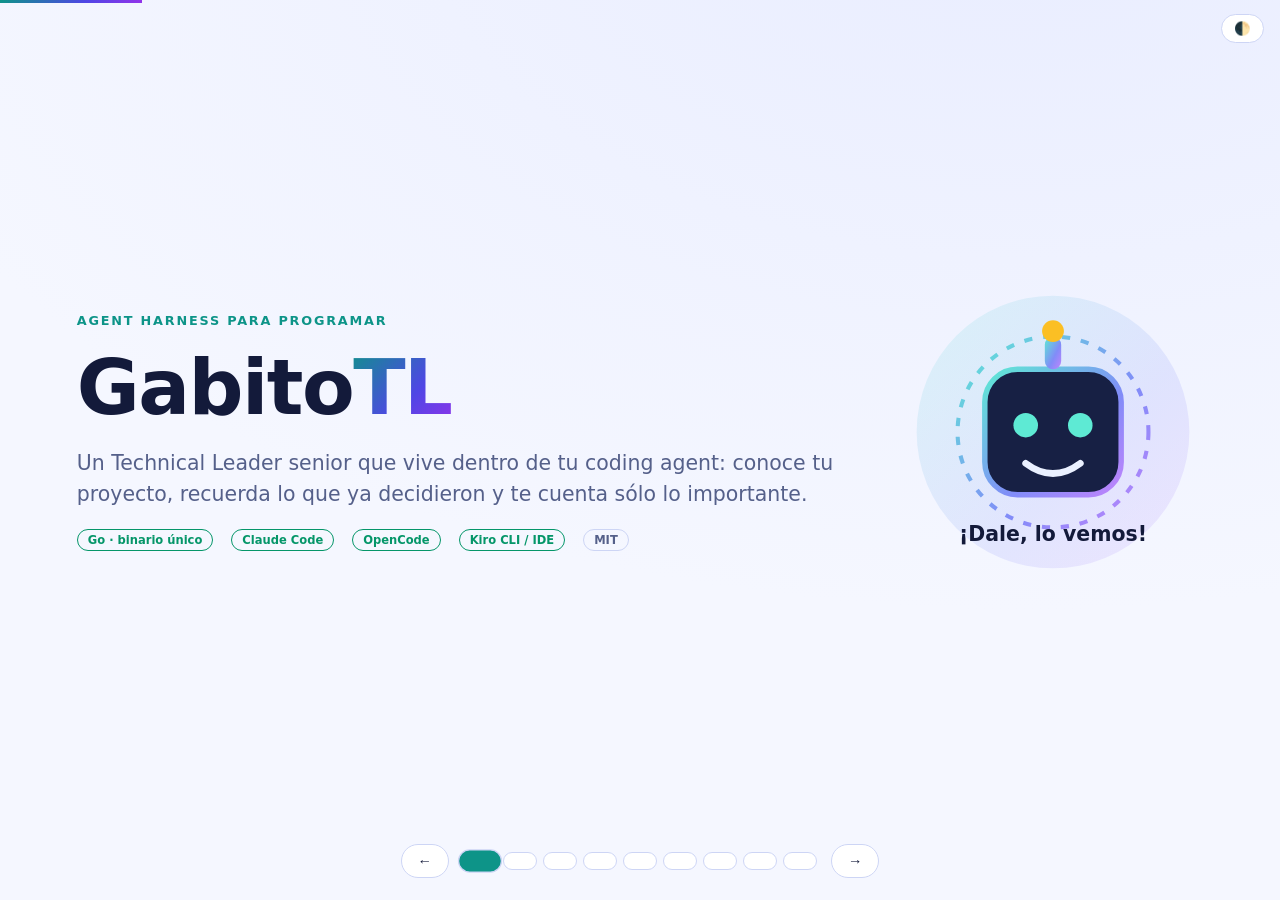
==== docs/presentation.html @ ae58fa24 "docs: add HTML presentation of features and Gentle-AI differences" ====
<!doctype html>
<html lang="es">
<head>
<meta charset="utf-8">
<meta name="viewport" content="width=device-width, initial-scale=1">
<title>GabitoTL — Presentación</title>
<style>
  :root {
    --bg: #0b1020; --bg2: #121a33; --card: #172044; --card2: #1d2756;
    --text: #eaf0ff; --muted: #9fb0d9; --line: #2b3a74;
    --accent: #5eead4; --accent2: #818cf8; --warn: #fbbf24; --ok: #34d399; --bad: #fb7185;
    --grad: linear-gradient(135deg, #5eead4 0%, #818cf8 55%, #c084fc 100%);
  }
  :root[data-theme="light"] {
    --bg: #f5f7ff; --bg2: #e9edff; --card: #ffffff; --card2: #f0f3ff;
    --text: #131a3a; --muted: #55608a; --line: #cdd5f5;
    --accent: #0d9488; --accent2: #4f46e5; --warn: #b45309; --ok: #059669; --bad: #be123c;
    --grad: linear-gradient(135deg, #0d9488 0%, #4f46e5 60%, #9333ea 100%);
  }
  @media (prefers-color-scheme: light) {
    :root:not([data-theme="dark"]) {
      --bg: #f5f7ff; --bg2: #e9edff; --card: #ffffff; --card2: #f0f3ff;
      --text: #131a3a; --muted: #55608a; --line: #cdd5f5;
      --accent: #0d9488; --accent2: #4f46e5; --warn: #b45309; --ok: #059669; --bad: #be123c;
      --grad: linear-gradient(135deg, #0d9488 0%, #4f46e5 60%, #9333ea 100%);
    }
  }
  * { box-sizing: border-box; margin: 0; padding: 0; }
  html, body { height: 100%; }
  body {
    background: radial-gradient(1200px 700px at 80% -10%, var(--bg2), var(--bg));
    color: var(--text);
    font-family: system-ui, -apple-system, "Segoe UI", Roboto, sans-serif;
    overflow: hidden;
  }
  .deck { position: relative; height: 100vh; width: 100vw; }
  .slide {
    position: absolute; inset: 0; padding: 5vh 6vw 9vh;
    display: flex; flex-direction: column; justify-content: center; gap: 2.2vh;
    opacity: 0; transform: translateX(40px); pointer-events: none;
    transition: opacity .45s ease, transform .45s ease; overflow-y: auto;
  }
  .slide.active { opacity: 1; transform: none; pointer-events: auto; }
  .slide.past { transform: translateX(-40px); }
  h1 { font-size: clamp(2.4rem, 6vw, 5rem); line-height: 1.05; letter-spacing: -.02em; }
  h2 { font-size: clamp(1.7rem, 3.4vw, 2.8rem); letter-spacing: -.01em; }
  h3 { font-size: 1.1rem; }
  .grad { background: var(--grad); -webkit-background-clip: text; background-clip: text; color: transparent; }
  .kicker { color: var(--accent); font-weight: 700; letter-spacing: .14em; text-transform: uppercase; font-size: .8rem; }
  .lead { color: var(--muted); font-size: clamp(1rem, 1.6vw, 1.35rem); max-width: 60ch; line-height: 1.5; }
  .grid { display: grid; gap: 14px; }
  .g2 { grid-template-columns: repeat(2, 1fr); }
  .g3 { grid-template-columns: repeat(3, 1fr); }
  .g4 { grid-template-columns: repeat(4, 1fr); }
  .card {
    background: linear-gradient(180deg, var(--card), var(--card2));
    border: 1px solid var(--line); border-radius: 16px; padding: 16px 18px;
    transition: transform .2s ease, border-color .2s ease;
  }
  .card:hover { transform: translateY(-3px); border-color: var(--accent); }
  .card .ico { font-size: 1.8rem; margin-bottom: 6px; }
  .card p { color: var(--muted); font-size: .92rem; line-height: 1.45; margin-top: 4px; }
  .pill { display: inline-block; padding: 3px 10px; border-radius: 999px; font-size: .72rem; font-weight: 700;
          border: 1px solid var(--line); color: var(--muted); }
  .pill.ok { color: var(--ok); border-color: var(--ok); }
  .pill.wip { color: var(--warn); border-color: var(--warn); }
  .ojo, .tip { border-radius: 12px; padding: 10px 14px; font-size: .92rem; line-height: 1.45; }
  .ojo { border: 1px solid var(--warn); background: color-mix(in srgb, var(--warn) 12%, transparent); }
  .tip { border: 1px solid var(--accent); background: color-mix(in srgb, var(--accent) 10%, transparent); }
  .ojo b { color: var(--warn); } .tip b { color: var(--accent); }
  .chat { background: #0a0f1f; color: #e6edff; border: 1px solid var(--line); border-radius: 14px; padding: 14px 16px;
          font-family: ui-monospace, SFMono-Regular, Menlo, monospace; font-size: .85rem; line-height: 1.55; }
  .chat .u { color: #9fb0d9; } .chat .g { color: #5eead4; } .chat .o { color: #fbbf24; } .chat .t { color: #86efac; }
  svg { width: 100%; height: auto; max-height: 52vh; }
  svg text { fill: var(--text); font-family: system-ui, sans-serif; }
  svg .box { fill: var(--card); stroke: var(--line); stroke-width: 1.5; }
  svg .hl { fill: var(--card2); stroke: var(--accent); stroke-width: 2; }
  svg .arrow { stroke: var(--accent2); stroke-width: 2; fill: none; marker-end: url(#ah); }
  svg .dash { stroke-dasharray: 5 5; }
  svg .sub { fill: var(--muted); font-size: 12px; }
  table { width: 100%; border-collapse: separate; border-spacing: 0; font-size: .92rem; border: 1px solid var(--line); border-radius: 14px; overflow: hidden; }
  th, td { padding: 10px 14px; text-align: left; vertical-align: top; border-bottom: 1px solid var(--line); }
  th { background: var(--card2); font-size: .8rem; letter-spacing: .08em; text-transform: uppercase; color: var(--muted); }
  td:first-child { color: var(--muted); font-weight: 600; width: 22%; }
  tr:last-child td { border-bottom: 0; }
  td.g { color: var(--accent); }
  .nav { position: fixed; bottom: 2.4vh; left: 0; right: 0; display: flex; align-items: center; justify-content: center; gap: 14px; z-index: 5; }
  .nav button { background: var(--card); color: var(--text); border: 1px solid var(--line); border-radius: 999px; padding: 8px 16px; cursor: pointer; font-size: .9rem; }
  .nav button:hover { border-color: var(--accent); }
  .dots { display: flex; gap: 6px; }
  .dot { width: 9px; height: 9px; border-radius: 50%; background: var(--line); cursor: pointer; border: 0; padding: 0; }
  .dot.on { background: var(--accent); transform: scale(1.3); }
  .bar { position: fixed; top: 0; left: 0; height: 3px; background: var(--grad); width: 0; transition: width .4s ease; z-index: 6; }
  .theme { position: fixed; top: 14px; right: 16px; z-index: 6; background: var(--card); border: 1px solid var(--line); color: var(--text); border-radius: 999px; padding: 6px 12px; cursor: pointer; }
  .row { display: flex; gap: 18px; align-items: center; flex-wrap: wrap; }
  .flow { display: flex; align-items: stretch; gap: 8px; flex-wrap: wrap; }
  .step { flex: 1 1 130px; background: var(--card); border: 1px solid var(--line); border-radius: 14px; padding: 12px; text-align: center; font-size: .88rem; position: relative; }
  .step .n { display: inline-flex; width: 26px; height: 26px; border-radius: 50%; background: var(--grad); color: #07101f; font-weight: 800; align-items: center; justify-content: center; margin-bottom: 6px; }
  .step small { display: block; color: var(--muted); margin-top: 3px; font-size: .78rem; }
  .arr { align-self: center; color: var(--accent2); font-weight: 800; }
  .hero-mascot { width: min(300px, 38vw); }
  @media (max-width: 860px) {
    .g2, .g3, .g4 { grid-template-columns: 1fr; }
    .slide { padding: 4vh 5vw 11vh; justify-content: flex-start; }
    .arr { display: none; }
  }
  @media (prefers-reduced-motion: reduce) { .slide, .card { transition: none; } }
</style>
</head>
<body>
<div class="bar" id="bar"></div>
<button class="theme" id="theme" aria-label="Cambiar tema">🌓</button>

<main class="deck" id="deck">

<!-- 1. PORTADA -->
<section class="slide">
  <div class="row" style="justify-content:space-between;flex-wrap:nowrap">
    <div style="display:flex;flex-direction:column;gap:2.2vh">
      <span class="kicker">Agent harness para programar</span>
      <h1>Gabito<span class="grad">TL</span></h1>
      <p class="lead">Un Technical Leader senior que vive dentro de tu coding agent: conoce tu proyecto, recuerda lo que ya decidieron y te cuenta sólo lo importante.</p>
      <div class="row">
        <span class="pill ok">Go · binario único</span>
        <span class="pill ok">Claude Code</span>
        <span class="pill ok">OpenCode</span>
        <span class="pill ok">Kiro CLI / IDE</span>
        <span class="pill">MIT</span>
      </div>
    </div>
    <svg class="hero-mascot" viewBox="0 0 220 220" role="img" aria-label="Ilustración de Gabito, un asistente TL">
      <defs><linearGradient id="g1" x1="0" y1="0" x2="1" y2="1"><stop offset="0" stop-color="#5eead4"/><stop offset=".6" stop-color="#818cf8"/><stop offset="1" stop-color="#c084fc"/></linearGradient></defs>
      <circle cx="110" cy="110" r="100" fill="url(#g1)" opacity=".16"/>
      <circle cx="110" cy="110" r="70" fill="none" stroke="url(#g1)" stroke-width="3" stroke-dasharray="6 8"/>
      <rect x="60" y="64" width="100" height="92" rx="24" fill="#172044" stroke="url(#g1)" stroke-width="4"/>
      <circle cx="90" cy="105" r="9" fill="#5eead4"/><circle cx="130" cy="105" r="9" fill="#5eead4"/>
      <path d="M90 133 Q110 148 130 133" stroke="#eaf0ff" stroke-width="5" fill="none" stroke-linecap="round"/>
      <rect x="104" y="40" width="12" height="24" rx="6" fill="url(#g1)"/><circle cx="110" cy="36" r="8" fill="#fbbf24"/>
      <text x="110" y="190" text-anchor="middle" font-size="15" font-weight="700" fill="#eaf0ff">¡Dale, lo vemos!</text>
    </svg>
  </div>
</section>

<!-- 2. QUÉ ES / PARA QUÉ SIRVE -->
<section class="slide">
  <span class="kicker">01 · Qué es y para qué sirve</span>
  <h2>No es otro LLM. Es la <span class="grad">capa que ordena el trabajo</span>.</h2>
  <p class="lead">Configura y acompaña a los coding agents que ya usás, mantiene memoria del proyecto y le da continuidad entre sesiones.</p>
  <div class="grid g4">
    <div class="card"><div class="ico">🧠</div><h3>Memoria siempre presente</h3><p>Consulta lo relevante antes de trabajar y guarda solo lo que importa después. Nunca tenés que decir “guardá esto”.</p></div>
    <div class="card"><div class="ico">🧭</div><h3>Criterio de TL senior</h3><p>Investiga antes de opinar, cuestiona decisiones riesgosas y no complica lo simple.</p></div>
    <div class="card"><div class="ico">🔌</div><h3>Runtime y modelo separados</h3><p>Cambiás de Claude a OpenCode o de modelo sin perder persona, memoria ni estado.</p></div>
    <div class="card"><div class="ico">🧾</div><h3>Todo trazable</h3><p>Usuario → tarea → branch → cambio → verificación → commit → PR.</p></div>
  </div>
  <div class="grid g3">
    <div class="card"><div class="ico">1️⃣</div><h3>Un solo orquestador</h3><p>Sin enjambres de agentes. Como máximo un auxiliar, nunca en paralelo.</p></div>
    <div class="card"><div class="ico">📁</div><h3>El proyecto recuerda cómo trabajar</h3><p>La carpeta <code>.gabitotl/</code> guarda la configuración estable; la memoria guarda la historia.</p></div>
    <div class="card"><div class="ico">🗣️</div><h3>Habla simple y corto</h3><p>Español argentino, ejemplos cotidianos y respuestas breves.</p></div>
  </div>
</section>

<!-- 3. CÓMO FUNCIONA (flujo) -->
<section class="slide">
  <span class="kicker">02 · Cómo funciona</span>
  <h2>El ciclo de cada pedido</h2>
  <div class="flow">
    <div class="step"><span class="n">1</span>Leer <code>.gabitotl</code><small>config y usuario</small></div><span class="arr">→</span>
    <div class="step"><span class="n">2</span>Consultar memoria<small>sólo lo relevante</small></div><span class="arr">→</span>
    <div class="step"><span class="n">3</span>Investigar código<small>el código manda</small></div><span class="arr">→</span>
    <div class="step"><span class="n">4</span>¿Riesgo?<small>pregunta u <b>Ojo</b></small></div>
  </div>
  <div class="flow">
    <div class="step"><span class="n">5</span>Backup <code>.bak</code><small>sólo archivos a tocar</small></div><span class="arr">→</span>
    <div class="step"><span class="n">6</span>Modificar y verificar<small>nunca “listo” sin probar</small></div><span class="arr">→</span>
    <div class="step"><span class="n">7</span>Guardar memoria<small>y estado de la tarea</small></div><span class="arr">→</span>
    <div class="step"><span class="n">8</span>Commit / PR<small>según lo autorizado</small></div>
  </div>
  <svg viewBox="0 0 900 190" role="img" aria-label="Prioridad de la fuente de verdad">
    <defs><marker id="ah" viewBox="0 0 10 10" refX="8" refY="5" markerWidth="7" markerHeight="7" orient="auto"><path d="M0 0L10 5L0 10z" fill="#818cf8"/></marker></defs>
    <text x="450" y="22" text-anchor="middle" font-size="14" font-weight="700">Fuente de verdad (de mayor a menor prioridad)</text>
    <rect class="hl" x="20"  y="45" width="160" height="70" rx="12"/><text x="100" y="75" text-anchor="middle" font-weight="700">1 · Código actual</text><text class="sub" x="100" y="97" text-anchor="middle">siempre gana</text>
    <rect class="box" x="195" y="45" width="160" height="70" rx="12"/><text x="275" y="75" text-anchor="middle" font-weight="700">2 · .gabitotl</text><text class="sub" x="275" y="97" text-anchor="middle">config explícita</text>
    <rect class="box" x="370" y="45" width="160" height="70" rx="12"/><text x="450" y="75" text-anchor="middle" font-weight="700">3 · Git</text><text class="sub" x="450" y="97" text-anchor="middle">historia trazable</text>
    <rect class="box" x="545" y="45" width="160" height="70" rx="12"/><text x="625" y="75" text-anchor="middle" font-weight="700">4 · Memoria</text><text class="sub" x="625" y="97" text-anchor="middle">se corrige si contradice</text>
    <rect class="box" x="720" y="45" width="160" height="70" rx="12"/><text x="800" y="75" text-anchor="middle" font-weight="700">5 · Docs importadas</text><text class="sub" x="800" y="97" text-anchor="middle">contexto histórico</text>
    <path class="arrow" d="M180 80 H195"/><path class="arrow" d="M355 80 H370"/><path class="arrow" d="M530 80 H545"/><path class="arrow" d="M705 80 H720"/>
    <text class="sub" x="450" y="150" text-anchor="middle">Si la memoria dice una cosa y el código otra, el código gana y la memoria se actualiza.</text>
  </svg>
</section>

<!-- 4. ARQUITECTURA -->
<section class="slide">
  <span class="kicker">03 · Arquitectura</span>
  <h2>Cinco conceptos que nunca se mezclan</h2>
  <svg viewBox="0 0 900 400" role="img" aria-label="Diagrama de arquitectura de GabitoTL">
    <defs><marker id="ah" viewBox="0 0 10 10" refX="8" refY="5" markerWidth="7" markerHeight="7" orient="auto"><path d="M0 0L10 5L0 10z" fill="#818cf8"/></marker></defs>
    <rect class="box" x="360" y="10" width="180" height="46" rx="23"/><text x="450" y="39" text-anchor="middle" font-weight="700">👤 Usuario</text>
    <path class="arrow" d="M450 56 V80"/>
    <rect class="hl" x="330" y="82" width="240" height="64" rx="16"/><text x="450" y="110" text-anchor="middle" font-weight="800" font-size="17">🧭 Gabito · orquestador TL</text><text class="sub" x="450" y="130" text-anchor="middle">persona + reglas + workflow</text>
    <path class="arrow" d="M380 146 L170 186"/><path class="arrow" d="M450 146 V186"/><path class="arrow" d="M520 146 L730 186"/>
    <rect class="box" x="60"  y="188" width="220" height="86" rx="14"/><text x="170" y="215" text-anchor="middle" font-weight="700">📁 .gabitotl/</text><text class="sub" x="170" y="236" text-anchor="middle">configuración estable</text><text class="sub" x="170" y="254" text-anchor="middle">en Git · sin secretos</text>
    <rect class="box" x="340" y="188" width="220" height="86" rx="14"/><text x="450" y="215" text-anchor="middle" font-weight="700">🧠 Memoria</text><text class="sub" x="450" y="236" text-anchor="middle">Engram (personal)</text><text class="sub" x="450" y="254" text-anchor="middle">Memory MCP + PostgreSQL (equipo)</text>
    <rect class="box" x="620" y="188" width="220" height="86" rx="14"/><text x="730" y="215" text-anchor="middle" font-weight="700">💻 Proyecto</text><text class="sub" x="730" y="236" text-anchor="middle">código actual + Git</text><text class="sub" x="730" y="254" text-anchor="middle">worktree por desarrollador</text>
    <path class="arrow dash" d="M170 274 L330 318"/><path class="arrow dash" d="M450 274 V318"/><path class="arrow dash" d="M730 274 L570 318"/>
    <rect class="box" x="130" y="320" width="640" height="60" rx="14"/>
    <text x="450" y="346" text-anchor="middle" font-weight="700">🔌 Runtime (adapter) → 🤖 Modelo</text>
    <text class="sub" x="450" y="366" text-anchor="middle">Claude Code · OpenCode · Kiro CLI · Kiro IDE — el core nunca hace “if claude / if kiro”</text>
  </svg>
  <div class="tip"><b>Por qué importa:</b> cambiar de modelo o de runtime no cambia la persona, la memoria ni el estado del proyecto.</div>
</section>

<!-- 5. FEATURES -->
<section class="slide">
  <span class="kicker">04 · Features</span>
  <h2>Lo que trae la V1</h2>
  <div class="grid g4">
    <div class="card"><div class="ico">🚀</div><h3>Onboarding inteligente</h3><p>Detecta proyecto nuevo o existente, lo investiga por capas y arma el mapa inicial en memoria.</p></div>
    <div class="card"><div class="ico">🪪</div><h3>Identidad</h3><p>Sabe quién sos. Cada cambio queda atribuido: “Gabi cambió auth”.</p></div>
    <div class="card"><div class="ico">🛟</div><h3>Backups locales</h3><p>Copia sólo lo que va a modificar, con manifest y retención configurable.</p></div>
    <div class="card"><div class="ico">🌿</div><h3>Git trazable</h3><p>Branch por tarea, commits convencionales, PR (GitHub) y revert seguro. Nunca reescribe historia compartida.</p></div>
    <div class="card"><div class="ico">👥</div><h3>Equipo sin pisarse</h3><p>Un worktree por persona y soft locks: avisa si Gonza toca el mismo módulo.</p></div>
    <div class="card"><div class="ico">📏</div><h3>Monitor de contexto</h3><p>Al ~75% guarda estado y próximo paso, y te avisa que podés abrir un chat nuevo.</p></div>
    <div class="card"><div class="ico">📥</div><h3>Importadores</h3><p>Lee Kiro, Gentle-AI y Engram sin modificar lo ajeno ni reimportar lo que no cambió.</p></div>
    <div class="card"><div class="ico">🔐</div><h3>Sin secretos</h3><p>Un guard rechaza passwords y tokens en <code>.gabitotl</code>; sólo referencias <code>env:</code>.</p></div>
  </div>
  <div class="row">
    <span class="pill ok">✓ Instalador con --dry-run, rollback, doctor, restore</span>
    <span class="pill wip">⏳ TUI Bubble Tea (en construcción)</span>
    <span class="pill wip">⏳ Memory MCP + PostgreSQL propio (en diseño)</span>
  </div>
</section>

<!-- 6. EJEMPLOS DE MEJORA -->
<section class="slide">
  <span class="kicker">05 · Qué mejora para vos</span>
  <h2>Ejemplos del día a día</h2>
  <div class="grid g2">
    <div class="chat">
      <div class="u">Vos: Sigamos con recuperación de contraseña</div>
      <div class="g">Gabito: Retomo lo de ayer: login listo, falta logout.</div>
      <div class="g">&nbsp;&nbsp;(consultó memoria de auth, no releyó el repo)</div>
      <div class="t">Qué hice: base del reset con token de un solo uso.</div>
      <div class="t">Progreso: login + reset listos; falta logout.</div>
      <div class="t">Qué sigue: logout.</div>
    </div>
    <div class="card"><div class="ico">⏱️</div><h3>Sin repetir contexto</h3><p><b>Antes:</b> cada chat nuevo arrancaba de cero y volvías a explicar el proyecto.<br><b>Ahora:</b> el estado, las decisiones y el próximo paso ya están guardados.</p></div>
    <div class="chat">
      <div class="u">Vos: Borrá el cliente de la base</div>
      <div class="o">Ojo: borrar el cliente físicamente rompe el historial de facturas.</div>
      <div class="g">Lo desactivaría en vez de eliminarlo. ¿Vamos por ahí?</div>
    </div>
    <div class="card"><div class="ico">🛡️</div><h3>Evita errores caros</h3><p>Pregunta sólo cuando importa: datos, seguridad, decisiones difíciles de revertir. Lo menor lo resuelve solo.</p></div>
    <div class="chat">
      <div class="o">Ojo: Gonza está trabajando ahora sobre el mismo módulo de usuarios. Conviene coordinar antes de que los dos cambiemos esa parte.</div>
    </div>
    <div class="card"><div class="ico">🤝</div><h3>Equipos sin conflictos sorpresa</h3><p>La memoria compartida registra trabajo activo; el aviso llega <i>antes</i> del merge, no durante.</p></div>
    <div class="chat">
      <div class="g">Listo. Corregí la validación y quedó cubierta con un test.</div>
      <div class="t">TIP: el mismo caso aparece en importación; después conviene unificar esa regla.</div>
    </div>
    <div class="card"><div class="ico">✂️</div><h3>Respuestas cortas, menos tokens</h3><p>Persona chica (~950 tokens), memoria por relevancia, sin agentes en paralelo y sin explicar cada comando.</p></div>
  </div>
</section>

<!-- 7. VS GENTLE-AI -->
<section class="slide">
  <span class="kicker">06 · GabitoTL y Gentle-AI</span>
  <h2>Enfoques distintos, <span class="grad">misma memoria</span></h2>
  <table>
    <tr><th></th><th>Gentle-AI (el que usás hoy)</th><th>GabitoTL</th></tr>
    <tr><td>Enfoque</td><td>Configura agentes con persona, skills, MCP y un workflow SDD con sub-agentes.</td><td class="g">TL con un solo orquestador; como máximo un auxiliar secuencial.</td></tr>
    <tr><td>Persona</td><td>Gentleman</td><td class="g">Gabito: TL argentino, directo y breve.</td></tr>
    <tr><td>Config del proyecto</td><td>Instrucciones y assets en cada agente</td><td class="g"><code>.gabitotl/</code> versionada en Git, separada de la memoria.</td></tr>
    <tr><td>Memoria</td><td>Engram</td><td class="g">Engram (personal) o Memory MCP + PostgreSQL (equipo), tras una misma interfaz.</td></tr>
    <tr><td>Equipo</td><td>Memoria local por persona</td><td class="g">Identidad, worktrees, soft locks y atribución por actor.</td></tr>
    <tr><td>Seguridad de cambios</td><td>Según el flujo configurado</td><td class="g">Backup <code>.bak</code> antes de modificar + Git trazable.</td></tr>
    <tr><td>Salida</td><td>Según persona/estilo</td><td class="g">Qué hice / Progreso / Qué sigue + Ojo y TIP sólo si aportan.</td></tr>
  </table>
  <div class="tip"><b>Nota honesta:</b> la columna de Gentle-AI resume lo que usamos y vimos en tu instalación; no es una comparación exhaustiva de todas sus capacidades. No es mejor ni peor: GabitoTL optimiza para trabajo en equipo, trazabilidad y respuestas cortas.</div>
</section>

<!-- 8. MIGRACIÓN -->
<section class="slide">
  <span class="kicker">07 · Migración sin perder nada</span>
  <h2>Aterrizaje suave desde Gentle-AI</h2>
  <svg viewBox="0 0 900 250" role="img" aria-label="Flujo de migración segura desde Gentle-AI">
    <defs><marker id="ah" viewBox="0 0 10 10" refX="8" refY="5" markerWidth="7" markerHeight="7" orient="auto"><path d="M0 0L10 5L0 10z" fill="#818cf8"/></marker></defs>
    <g font-size="13" font-weight="700" text-anchor="middle">
      <rect class="box" x="10"  y="20" width="120" height="64" rx="12"/><text x="70"  y="48">1 Detectar</text><text class="sub" x="70"  y="68">state.json · Engram</text>
      <rect class="box" x="150" y="20" width="120" height="64" rx="12"/><text x="210" y="48">2 Respaldar</text><text class="sub" x="210" y="68">export + snapshot</text>
      <rect class="box" x="290" y="20" width="120" height="64" rx="12"/><text x="350" y="48">3 Adoptar</text><text class="sub" x="350" y="68">mismo Engram</text>
      <rect class="box" x="430" y="20" width="120" height="64" rx="12"/><text x="490" y="48">4 Importar</text><text class="sub" x="490" y="68">conocimiento útil</text>
      <rect class="box" x="570" y="20" width="120" height="64" rx="12"/><text x="630" y="48">5 Configurar</text><text class="sub" x="630" y="68">runtimes</text>
      <rect class="hl"  x="710" y="20" width="120" height="64" rx="12"/><text x="770" y="48">6 Verificar</text><text class="sub" x="770" y="68">todo debe pasar</text>
    </g>
    <path class="arrow" d="M130 52 H150"/><path class="arrow" d="M270 52 H290"/><path class="arrow" d="M410 52 H430"/><path class="arrow" d="M550 52 H570"/><path class="arrow" d="M690 52 H710"/>
    <path class="arrow" d="M770 84 V130 H700"/>
    <rect class="box" x="520" y="108" width="180" height="46" rx="12"/><text x="610" y="136" text-anchor="middle" font-weight="700">7 ¿Retirar Gentle-AI?</text>
    <text class="sub" x="610" y="176" text-anchor="middle">sólo después de verificar · con su propio uninstall</text>
    <rect class="box" x="40" y="108" width="440" height="110" rx="14"/>
    <text x="260" y="136" text-anchor="middle" font-weight="700">Garantías</text>
    <text class="sub" x="60" y="160">✓ Nunca se borra Engram ni su base de datos</text>
    <text class="sub" x="60" y="180">✓ Rollback automático si algo falla antes de retirar</text>
    <text class="sub" x="60" y="200">✓ Sólo se retira lo atribuible a Gentle-AI</text>
  </svg>
  <div class="grid g3">
    <div class="card"><div class="ico">🔍</div><h3>--dry-run</h3><p>Muestra CREATE / MODIFY / PRESERVE / REMOVE sin tocar nada.</p></div>
    <div class="card"><div class="ico">⏪</div><h3>restore</h3><p>Volvés al estado anterior desde el snapshot de migración.</p></div>
    <div class="card"><div class="ico">🩺</div><h3>doctor</h3><p>Revisa todo en modo sólo lectura: core, memoria, runtimes, Git y legado.</p></div>
  </div>
</section>

<!-- 9. ESTADO -->
<section class="slide">
  <span class="kicker">08 · Estado y próximos pasos</span>
  <h2>Dónde estamos</h2>
  <div class="grid g3">
    <div class="card"><span class="pill ok">Listo</span><h3 style="margin-top:8px">Core V1</h3><p>.gabitotl, identidad, memoria (Engram), scanner, VCS, backups, worktrees, persona, monitor de contexto, adapters, importadores, instalador con rollback, CI y tests e2e.</p></div>
    <div class="card"><span class="pill wip">En curso</span><h3 style="margin-top:8px">TUI + Memory MCP propio</h3><p>TUI con Bubble Tea. Servidor Memory MCP con un PostgreSQL gestionado por GabitoTL, aislado del que ya tengas, opcional y recomendado para equipos.</p></div>
    <div class="card"><span class="pill">Después</span><h3 style="margin-top:8px">Verificación y extras</h3><p>Prueba real con Kiro, migrador Engram → Memory MCP, update/upgrade, GitLab y Azure DevOps completos, dashboard de memoria.</p></div>
  </div>
  <div class="ojo"><b>Ojo:</b> los formatos de configuración de Claude Code y Kiro están validados contra documentación; falta un smoke test con las herramientas reales.</div>
  <div class="tip"><b>Probalo sin riesgo:</b> <code>gabitotl install --dry-run</code> no cambia nada.</div>
</section>

</main>

<div class="nav">
  <button id="prev" aria-label="Anterior">←</button>
  <div class="dots" id="dots"></div>
  <button id="next" aria-label="Siguiente">→</button>
</div>

<script>
(function () {
  var slides = Array.prototype.slice.call(document.querySelectorAll('.slide'));
  var dots = document.getElementById('dots');
  var bar = document.getElementById('bar');
  var i = 0;
  slides.forEach(function (_, n) {
    var d = document.createElement('button');
    d.className = 'dot'; d.setAttribute('aria-label', 'Ir a la slide ' + (n + 1));
    d.onclick = function () { go(n); };
    dots.appendChild(d);
  });
  function go(n) {
    i = Math.max(0, Math.min(slides.length - 1, n));
    slides.forEach(function (s, k) {
      s.classList.toggle('active', k === i);
      s.classList.toggle('past', k < i);
    });
    Array.prototype.forEach.call(dots.children, function (d, k) { d.classList.toggle('on', k === i); });
    bar.style.width = ((i + 1) / slides.length * 100) + '%';
    try { history.replaceState(null, '', '#' + (i + 1)); } catch (e) {}
  }
  document.getElementById('prev').onclick = function () { go(i - 1); };
  document.getElementById('next').onclick = function () { go(i + 1); };
  document.addEventListener('keydown', function (e) {
    if (e.key === 'ArrowRight' || e.key === 'PageDown' || e.key === ' ') { e.preventDefault(); go(i + 1); }
    if (e.key === 'ArrowLeft' || e.key === 'PageUp') { e.preventDefault(); go(i - 1); }
    if (e.key === 'Home') go(0);
    if (e.key === 'End') go(slides.length - 1);
  });
  var tx = null;
  document.addEventListener('touchstart', function (e) { tx = e.touches[0].clientX; }, { passive: true });
  document.addEventListener('touchend', function (e) {
    if (tx === null) return;
    var dx = e.changedTouches[0].clientX - tx;
    if (Math.abs(dx) > 50) go(i + (dx < 0 ? 1 : -1));
    tx = null;
  }, { passive: true });
  document.getElementById('theme').onclick = function () {
    var root = document.documentElement;
    var light = getComputedStyle(root).getPropertyValue('--bg').trim() === '#f5f7ff';
    root.setAttribute('data-theme', light ? 'dark' : 'light');
  };
  var start = parseInt((location.hash || '').replace('#', ''), 10);
  go(isNaN(start) ? 0 : start - 1);
})();
</script>
</body>
</html>
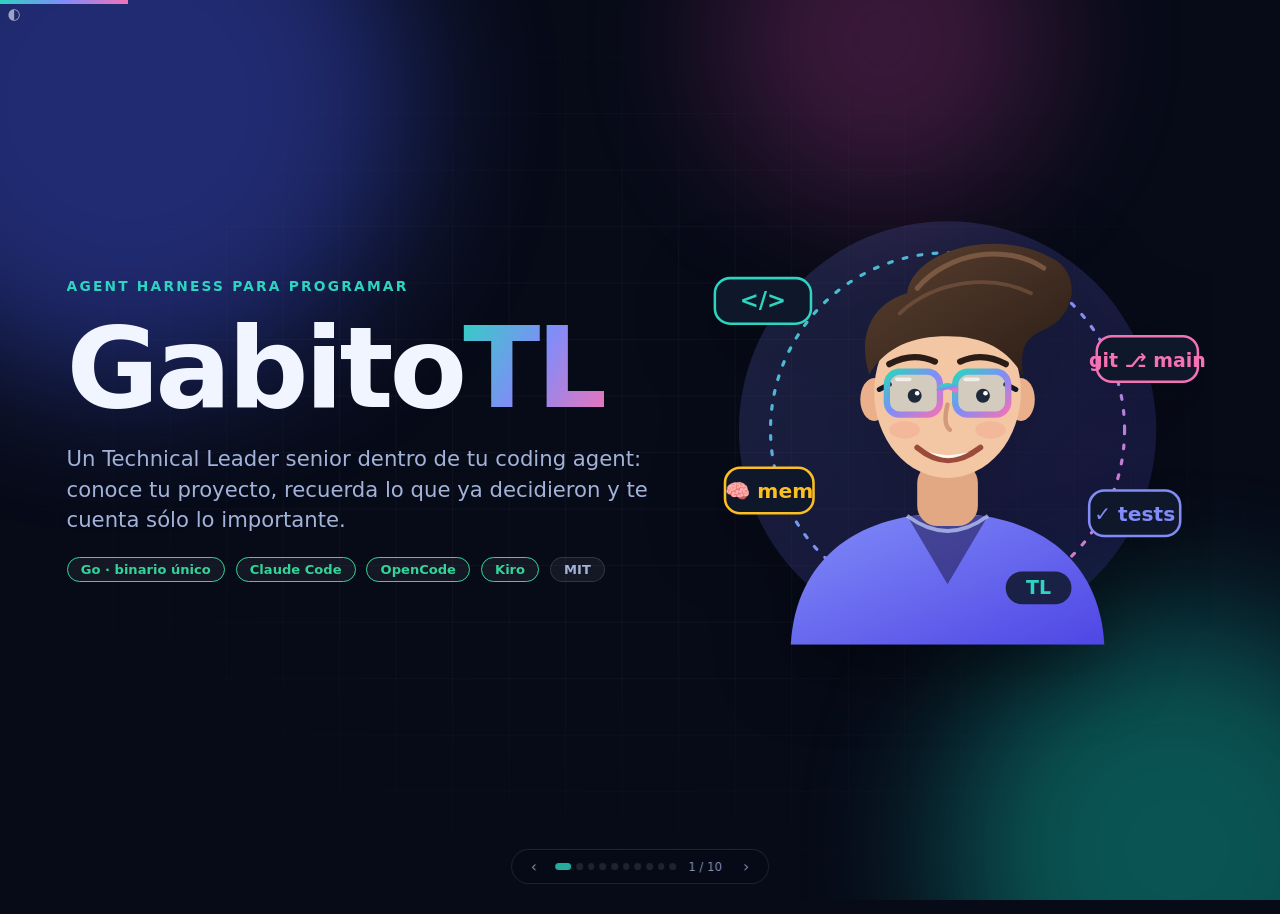
==== commit 379752d1: "docs: redesign presentation (no scroll, minimal nav, geek mascot, persona slide)" ====
--- a/docs/presentation.html
+++ b/docs/presentation.html
@@ -6,373 +6,445 @@
 <title>GabitoTL — Presentación</title>
 <style>
   :root {
-    --bg: #0b1020; --bg2: #121a33; --card: #172044; --card2: #1d2756;
-    --text: #eaf0ff; --muted: #9fb0d9; --line: #2b3a74;
-    --accent: #5eead4; --accent2: #818cf8; --warn: #fbbf24; --ok: #34d399; --bad: #fb7185;
-    --grad: linear-gradient(135deg, #5eead4 0%, #818cf8 55%, #c084fc 100%);
+    --bg: #070b18; --bg2: #0e1530; --card: rgba(255,255,255,.055); --card-b: rgba(255,255,255,.13);
+    --text: #f1f5ff; --muted: #a3b2d8; --teal: #2dd4bf; --indigo: #818cf8; --pink: #f472b6; --amber: #fbbf24; --ok: #34d399;
+    --grad: linear-gradient(120deg, #2dd4bf 0%, #818cf8 50%, #f472b6 100%);
+    --chat: #050814; --shadow: 0 10px 40px rgba(0,0,0,.35);
   }
   :root[data-theme="light"] {
-    --bg: #f5f7ff; --bg2: #e9edff; --card: #ffffff; --card2: #f0f3ff;
-    --text: #131a3a; --muted: #55608a; --line: #cdd5f5;
-    --accent: #0d9488; --accent2: #4f46e5; --warn: #b45309; --ok: #059669; --bad: #be123c;
-    --grad: linear-gradient(135deg, #0d9488 0%, #4f46e5 60%, #9333ea 100%);
-  }
-  @media (prefers-color-scheme: light) {
-    :root:not([data-theme="dark"]) {
-      --bg: #f5f7ff; --bg2: #e9edff; --card: #ffffff; --card2: #f0f3ff;
-      --text: #131a3a; --muted: #55608a; --line: #cdd5f5;
-      --accent: #0d9488; --accent2: #4f46e5; --warn: #b45309; --ok: #059669; --bad: #be123c;
-      --grad: linear-gradient(135deg, #0d9488 0%, #4f46e5 60%, #9333ea 100%);
-    }
+    --bg: #f4f6ff; --bg2: #e6eaff; --card: rgba(255,255,255,.8); --card-b: rgba(40,50,120,.16);
+    --text: #121836; --muted: #50598a; --teal: #0d9488; --indigo: #4f46e5; --pink: #db2777; --amber: #b45309; --ok: #059669;
+    --grad: linear-gradient(120deg, #0d9488 0%, #4f46e5 55%, #db2777 100%);
+    --chat: #121836; --shadow: 0 10px 30px rgba(40,50,120,.15);
   }
   * { box-sizing: border-box; margin: 0; padding: 0; }
-  html, body { height: 100%; }
-  body {
-    background: radial-gradient(1200px 700px at 80% -10%, var(--bg2), var(--bg));
-    color: var(--text);
-    font-family: system-ui, -apple-system, "Segoe UI", Roboto, sans-serif;
-    overflow: hidden;
-  }
-  .deck { position: relative; height: 100vh; width: 100vw; }
-  .slide {
-    position: absolute; inset: 0; padding: 5vh 6vw 9vh;
-    display: flex; flex-direction: column; justify-content: center; gap: 2.2vh;
-    opacity: 0; transform: translateX(40px); pointer-events: none;
-    transition: opacity .45s ease, transform .45s ease; overflow-y: auto;
-  }
+  html { font-size: clamp(9px, min(2.3vh, 1.38vw), 26px); height: 100%; }
+  body { height: 100%; background: var(--bg); color: var(--text); overflow: hidden;
+         font-family: "Inter", system-ui, -apple-system, "Segoe UI", Roboto, sans-serif; }
+  /* animated backdrop */
+  .bgfx { position: fixed; inset: 0; z-index: 0; overflow: hidden; pointer-events: none; }
+  .bgfx i { position: absolute; border-radius: 50%; filter: blur(70px); opacity: .5; animation: float 14s ease-in-out infinite alternate; }
+  .bgfx i:nth-child(1) { width: 44vmax; height: 44vmax; background: #3b4cca; left: -12vmax; top: -14vmax; }
+  .bgfx i:nth-child(2) { width: 36vmax; height: 36vmax; background: #0f9d8f; right: -10vmax; bottom: -14vmax; animation-delay: -4s; }
+  .bgfx i:nth-child(3) { width: 26vmax; height: 26vmax; background: #b23a86; right: 18vw; top: -10vmax; opacity: .3; animation-delay: -8s; }
+  .bgfx::after { content: ""; position: absolute; inset: 0;
+    background-image: linear-gradient(rgba(255,255,255,.035) 1px, transparent 1px), linear-gradient(90deg, rgba(255,255,255,.035) 1px, transparent 1px);
+    background-size: 3.2rem 3.2rem; mask-image: radial-gradient(ellipse at center, #000 30%, transparent 78%); }
+  :root[data-theme="light"] .bgfx i { opacity: .22; }
+  @keyframes float { to { transform: translate(4vmax, 3vmax) scale(1.12); } }
+
+  .deck { position: relative; z-index: 1; height: 100%; width: 100%; }
+  .slide { position: absolute; inset: 0; display: flex; flex-direction: column; padding: 4.2vh 5.2vw 0;
+           opacity: 0; transform: translateY(1.2rem) scale(.985); pointer-events: none; transition: opacity .5s ease, transform .5s ease; }
   .slide.active { opacity: 1; transform: none; pointer-events: auto; }
-  .slide.past { transform: translateX(-40px); }
-  h1 { font-size: clamp(2.4rem, 6vw, 5rem); line-height: 1.05; letter-spacing: -.02em; }
-  h2 { font-size: clamp(1.7rem, 3.4vw, 2.8rem); letter-spacing: -.01em; }
-  h3 { font-size: 1.1rem; }
+  .slide .in { flex: 1; min-height: 0; overflow: hidden; display: flex; flex-direction: column; gap: 1.1rem; justify-content: center; padding-bottom: 4.4rem; }
+
+  h1 { font-size: 6.4rem; line-height: .95; letter-spacing: -.035em; font-weight: 900; }
+  h2 { font-size: 2.7rem; line-height: 1.05; letter-spacing: -.025em; font-weight: 850; }
+  h3 { font-size: 1.12rem; font-weight: 750; }
   .grad { background: var(--grad); -webkit-background-clip: text; background-clip: text; color: transparent; }
-  .kicker { color: var(--accent); font-weight: 700; letter-spacing: .14em; text-transform: uppercase; font-size: .8rem; }
-  .lead { color: var(--muted); font-size: clamp(1rem, 1.6vw, 1.35rem); max-width: 60ch; line-height: 1.5; }
-  .grid { display: grid; gap: 14px; }
-  .g2 { grid-template-columns: repeat(2, 1fr); }
-  .g3 { grid-template-columns: repeat(3, 1fr); }
-  .g4 { grid-template-columns: repeat(4, 1fr); }
-  .card {
-    background: linear-gradient(180deg, var(--card), var(--card2));
-    border: 1px solid var(--line); border-radius: 16px; padding: 16px 18px;
-    transition: transform .2s ease, border-color .2s ease;
-  }
-  .card:hover { transform: translateY(-3px); border-color: var(--accent); }
-  .card .ico { font-size: 1.8rem; margin-bottom: 6px; }
-  .card p { color: var(--muted); font-size: .92rem; line-height: 1.45; margin-top: 4px; }
-  .pill { display: inline-block; padding: 3px 10px; border-radius: 999px; font-size: .72rem; font-weight: 700;
-          border: 1px solid var(--line); color: var(--muted); }
-  .pill.ok { color: var(--ok); border-color: var(--ok); }
-  .pill.wip { color: var(--warn); border-color: var(--warn); }
-  .ojo, .tip { border-radius: 12px; padding: 10px 14px; font-size: .92rem; line-height: 1.45; }
-  .ojo { border: 1px solid var(--warn); background: color-mix(in srgb, var(--warn) 12%, transparent); }
-  .tip { border: 1px solid var(--accent); background: color-mix(in srgb, var(--accent) 10%, transparent); }
-  .ojo b { color: var(--warn); } .tip b { color: var(--accent); }
-  .chat { background: #0a0f1f; color: #e6edff; border: 1px solid var(--line); border-radius: 14px; padding: 14px 16px;
-          font-family: ui-monospace, SFMono-Regular, Menlo, monospace; font-size: .85rem; line-height: 1.55; }
-  .chat .u { color: #9fb0d9; } .chat .g { color: #5eead4; } .chat .o { color: #fbbf24; } .chat .t { color: #86efac; }
-  svg { width: 100%; height: auto; max-height: 52vh; }
+  .kicker { display: inline-flex; align-items: center; gap: .6rem; color: var(--teal); font-weight: 800; letter-spacing: .16em; text-transform: uppercase; font-size: .78rem; }
+  .kicker b { display: inline-grid; place-items: center; width: 1.9rem; height: 1.9rem; border-radius: .6rem; background: var(--grad); color: #07101f; font-size: .85rem; letter-spacing: 0; }
+  .lead { color: var(--muted); font-size: 1.2rem; line-height: 1.45; max-width: 52rem; }
+  code { font-family: ui-monospace, Menlo, monospace; background: rgba(129,140,248,.18); padding: .05em .4em; border-radius: .35rem; font-size: .9em; }
+
+  .grid { display: grid; gap: .9rem; }
+  .g2 { grid-template-columns: repeat(2, 1fr); } .g3 { grid-template-columns: repeat(3, 1fr); } .g4 { grid-template-columns: repeat(4, 1fr); }
+  .card { position: relative; background: var(--card); border: 1px solid var(--card-b); border-radius: 1.1rem; padding: 1.05rem 1.15rem;
+          backdrop-filter: blur(10px); box-shadow: var(--shadow); overflow: hidden; }
+  .card::before { content: ""; position: absolute; left: 0; right: 0; top: 0; height: .22rem; background: var(--c, var(--grad)); }
+  .card p { color: var(--muted); font-size: .88rem; line-height: 1.4; margin-top: .3rem; }
+  .chip { display: inline-grid; place-items: center; width: 2.6rem; height: 2.6rem; border-radius: .85rem; font-size: 1.4rem; margin-bottom: .55rem;
+          background: var(--c, var(--grad)); box-shadow: 0 6px 18px color-mix(in srgb, var(--c, #818cf8) 45%, transparent); }
+  .t { --c: linear-gradient(135deg,#2dd4bf,#0ea5e9); } .i { --c: linear-gradient(135deg,#818cf8,#6366f1); }
+  .p { --c: linear-gradient(135deg,#f472b6,#e11d48); } .a { --c: linear-gradient(135deg,#fbbf24,#f97316); }
+  .pill { display: inline-flex; align-items: center; gap: .35rem; padding: .22rem .75rem; border-radius: 999px; font-size: .74rem; font-weight: 750; border: 1px solid var(--card-b); color: var(--muted); background: var(--card); }
+  .pill.ok { color: var(--ok); border-color: var(--ok); } .pill.wip { color: var(--amber); border-color: var(--amber); }
+  .row { display: flex; gap: .6rem; flex-wrap: wrap; align-items: center; }
+  .ojo, .tip { border-radius: .9rem; padding: .6rem .9rem; font-size: .86rem; line-height: 1.4; }
+  .ojo { border: 1px solid var(--amber); background: color-mix(in srgb, var(--amber) 11%, transparent); }
+  .tip { border: 1px solid var(--teal); background: color-mix(in srgb, var(--teal) 10%, transparent); }
+  .ojo b { color: var(--amber); } .tip b { color: var(--teal); }
+
+  .stat { text-align: center; padding: .7rem; }
+  .stat .n { font-size: 3rem; font-weight: 900; line-height: 1; }
+  .stat small { display: block; color: var(--muted); font-size: .8rem; margin-top: .25rem; }
+
+  .chat { background: var(--chat); color: #e6edff; border: 1px solid var(--card-b); border-radius: 1rem; padding: .8rem 1rem; box-shadow: var(--shadow);
+          font-family: ui-monospace, Menlo, monospace; font-size: .92rem; line-height: 1.5; position: relative; }
+  .chat::before { content: "●●●"; position: absolute; top: .45rem; right: .8rem; letter-spacing: .15rem; font-size: .5rem; color: #475588; }
+  .chat .u { color: #93a4d4; } .chat .g { color: #5eead4; } .chat .o { color: #fbbf24; } .chat .k { color: #86efac; }
+  .benefit { display: flex; gap: .7rem; align-items: center; }
+  .benefit .chip { margin: 0; flex: none; }
+  .benefit p { margin: 0; font-size: 1rem; line-height: 1.35; }
+
+  /* flow steps */
+  .flow { display: grid; grid-template-columns: repeat(4, 1fr); gap: .8rem; position: relative; }
+  .step { position: relative; background: var(--card); border: 1px solid var(--card-b); border-radius: 1rem; padding: .9rem .7rem .7rem; text-align: center; font-size: .88rem; font-weight: 700; box-shadow: var(--shadow); }
+  .step .n { position: absolute; top: -.85rem; left: 50%; transform: translateX(-50%); width: 1.7rem; height: 1.7rem; border-radius: 50%; background: var(--grad); color: #07101f; display: grid; place-items: center; font-weight: 900; font-size: .85rem; }
+  .step small { display: block; color: var(--muted); font-weight: 500; font-size: .76rem; margin-top: .2rem; }
+  .truth { display: grid; grid-template-columns: repeat(5, 1fr); gap: .4rem; }
+  .truth div { padding: .55rem .5rem; border-radius: .7rem; text-align: center; font-size: .78rem; font-weight: 750; color: #07101f; }
+  .truth small { display: block; font-weight: 600; opacity: .8; font-size: .68rem; }
+
+  .svgbox { flex: 1; min-height: 0; display: flex; align-items: center; justify-content: center; }
+  .svgbox svg { max-width: 100%; max-height: 100%; width: auto; height: 100%; }
   svg text { fill: var(--text); font-family: system-ui, sans-serif; }
-  svg .box { fill: var(--card); stroke: var(--line); stroke-width: 1.5; }
-  svg .hl { fill: var(--card2); stroke: var(--accent); stroke-width: 2; }
-  svg .arrow { stroke: var(--accent2); stroke-width: 2; fill: none; marker-end: url(#ah); }
-  svg .dash { stroke-dasharray: 5 5; }
-  svg .sub { fill: var(--muted); font-size: 12px; }
-  table { width: 100%; border-collapse: separate; border-spacing: 0; font-size: .92rem; border: 1px solid var(--line); border-radius: 14px; overflow: hidden; }
-  th, td { padding: 10px 14px; text-align: left; vertical-align: top; border-bottom: 1px solid var(--line); }
-  th { background: var(--card2); font-size: .8rem; letter-spacing: .08em; text-transform: uppercase; color: var(--muted); }
-  td:first-child { color: var(--muted); font-weight: 600; width: 22%; }
+  svg .box { fill: var(--card); stroke: var(--card-b); stroke-width: 1.5; }
+  svg .hl { fill: color-mix(in srgb, var(--indigo) 20%, transparent); stroke: var(--indigo); stroke-width: 2; }
+  svg .arrow { stroke: var(--indigo); stroke-width: 2.2; fill: none; marker-end: url(#ah); }
+  svg .dash { stroke-dasharray: 5 5; } svg .sub { fill: var(--muted); font-size: 12px; }
+
+  table { width: 100%; border-collapse: separate; border-spacing: 0; font-size: .84rem; border: 1px solid var(--card-b); border-radius: 1rem; overflow: hidden; background: var(--card); }
+  th, td { padding: .5rem .8rem; text-align: left; vertical-align: top; border-bottom: 1px solid var(--card-b); line-height: 1.3; }
+  th { font-size: .72rem; letter-spacing: .1em; text-transform: uppercase; color: var(--muted); background: rgba(255,255,255,.04); }
+  th.gt { color: var(--teal); }
+  td:first-child { color: var(--muted); font-weight: 700; width: 17%; }
+  td.g { color: var(--text); background: color-mix(in srgb, var(--teal) 8%, transparent); }
   tr:last-child td { border-bottom: 0; }
-  td.g { color: var(--accent); }
-  .nav { position: fixed; bottom: 2.4vh; left: 0; right: 0; display: flex; align-items: center; justify-content: center; gap: 14px; z-index: 5; }
-  .nav button { background: var(--card); color: var(--text); border: 1px solid var(--line); border-radius: 999px; padding: 8px 16px; cursor: pointer; font-size: .9rem; }
-  .nav button:hover { border-color: var(--accent); }
-  .dots { display: flex; gap: 6px; }
-  .dot { width: 9px; height: 9px; border-radius: 50%; background: var(--line); cursor: pointer; border: 0; padding: 0; }
-  .dot.on { background: var(--accent); transform: scale(1.3); }
-  .bar { position: fixed; top: 0; left: 0; height: 3px; background: var(--grad); width: 0; transition: width .4s ease; z-index: 6; }
-  .theme { position: fixed; top: 14px; right: 16px; z-index: 6; background: var(--card); border: 1px solid var(--line); color: var(--text); border-radius: 999px; padding: 6px 12px; cursor: pointer; }
-  .row { display: flex; gap: 18px; align-items: center; flex-wrap: wrap; }
-  .flow { display: flex; align-items: stretch; gap: 8px; flex-wrap: wrap; }
-  .step { flex: 1 1 130px; background: var(--card); border: 1px solid var(--line); border-radius: 14px; padding: 12px; text-align: center; font-size: .88rem; position: relative; }
-  .step .n { display: inline-flex; width: 26px; height: 26px; border-radius: 50%; background: var(--grad); color: #07101f; font-weight: 800; align-items: center; justify-content: center; margin-bottom: 6px; }
-  .step small { display: block; color: var(--muted); margin-top: 3px; font-size: .78rem; }
-  .arr { align-self: center; color: var(--accent2); font-weight: 800; }
-  .hero-mascot { width: min(300px, 38vw); }
-  @media (max-width: 860px) {
-    .g2, .g3, .g4 { grid-template-columns: 1fr; }
-    .slide { padding: 4vh 5vw 11vh; justify-content: flex-start; }
-    .arr { display: none; }
-  }
-  @media (prefers-reduced-motion: reduce) { .slide, .card { transition: none; } }
+
+  /* cover */
+  .cover { flex-direction: row !important; align-items: center; justify-content: space-between !important; gap: 2rem; padding-bottom: 4.4rem !important; }
+  .cover .txt { display: flex; flex-direction: column; gap: 1.2rem; max-width: 52%; }
+  .cover .art { flex: 1; min-height: 0; height: 100%; display: flex; align-items: center; justify-content: center; position: relative; }
+  .cover .art svg { height: 92%; width: auto; max-width: 100%; filter: drop-shadow(0 18px 40px rgba(0,0,0,.45)); }
+  .float { animation: bob 5s ease-in-out infinite alternate; transform-box: fill-box; transform-origin: center; }
+  .float.d2 { animation-delay: -1.5s; } .float.d3 { animation-delay: -3s; }
+  @keyframes bob { to { transform: translateY(-9px) rotate(2deg); } }
+  .avatar { width: 8.5rem; height: 8.5rem; border-radius: 50%; flex: none; background: var(--grad); padding: .28rem; box-shadow: 0 10px 40px rgba(129,140,248,.5); }
+  .avatar svg { width: 100%; height: 100%; border-radius: 50%; background: #1b2150; display: block; }
+  .traits { display: flex; flex-wrap: wrap; gap: .45rem; }
+  .traits span { padding: .3rem .8rem; border-radius: 999px; font-size: .8rem; font-weight: 700; border: 1px solid var(--card-b); background: var(--card); }
+
+  .reveal { opacity: 0; transform: translateY(.9rem); }
+  .active .reveal { animation: up .55s cubic-bezier(.2,.8,.2,1) forwards; animation-delay: calc(var(--d, 0) * 70ms + 120ms); }
+  @keyframes up { to { opacity: 1; transform: none; } }
+
+  .hud { position: fixed; z-index: 10; bottom: .9rem; left: 50%; transform: translateX(-50%); display: flex; align-items: center; gap: .55rem;
+         padding: .25rem .55rem; border-radius: 999px; background: color-mix(in srgb, var(--bg) 70%, transparent); border: 1px solid var(--card-b); backdrop-filter: blur(8px); opacity: .8; transition: opacity .2s; }
+  .hud:hover { opacity: 1; }
+  .hud button { all: unset; cursor: pointer; width: 1.35rem; height: 1.35rem; display: grid; place-items: center; border-radius: 50%; color: var(--muted); font-size: .85rem; }
+  .hud button:hover { color: var(--text); background: var(--card-b); }
+  .hud .dots { display: flex; gap: .28rem; }
+  .hud .dot { width: .38rem; height: .38rem; border-radius: 50%; background: var(--card-b); width: .38rem; }
+  .hud .dot.on { background: var(--teal); width: .9rem; border-radius: 99px; transition: width .25s; }
+  .hud .cnt { font-size: .66rem; color: var(--muted); font-variant-numeric: tabular-nums; min-width: 2.2rem; text-align: center; }
+  .bar { position: fixed; top: 0; left: 0; height: .2rem; background: var(--grad); width: 0; transition: width .4s ease; z-index: 11; }
+  .theme { position: fixed; z-index: 10; top: .8rem; right: 1rem; all: unset; position: fixed; cursor: pointer; font-size: .85rem; opacity: .6; width: 1.6rem; height: 1.6rem; display: grid; place-items: center; border-radius: 50%; }
+  .theme:hover { opacity: 1; background: var(--card-b); }
+  @media (prefers-reduced-motion: reduce) { .slide, .reveal, .float, .bgfx i { animation: none !important; transition: none !important; } .reveal { opacity: 1; transform: none; } }
 </style>
 </head>
 <body>
+<div class="bgfx" aria-hidden="true"><i></i><i></i><i></i></div>
 <div class="bar" id="bar"></div>
-<button class="theme" id="theme" aria-label="Cambiar tema">🌓</button>
+<button class="theme" id="theme" aria-label="Cambiar tema">◐</button>
+
+<!-- Shared illustration: geek with glasses and pompadour (jopo) -->
+<svg width="0" height="0" style="position:absolute" aria-hidden="true">
+  <defs>
+    <marker id="ah" viewBox="0 0 10 10" refX="8" refY="5" markerWidth="7" markerHeight="7" orient="auto"><path d="M0 0L10 5L0 10z" fill="#818cf8"/></marker>
+    <linearGradient id="hood" x1="0" y1="0" x2="1" y2="1"><stop offset="0" stop-color="#818cf8"/><stop offset="1" stop-color="#4f46e5"/></linearGradient>
+    <linearGradient id="hair" x1="0" y1="0" x2="1" y2="1"><stop offset="0" stop-color="#5b4030"/><stop offset="1" stop-color="#2b1d16"/></linearGradient>
+    <linearGradient id="rim" x1="0" y1="0" x2="1" y2="1"><stop offset="0" stop-color="#2dd4bf"/><stop offset=".5" stop-color="#818cf8"/><stop offset="1" stop-color="#f472b6"/></linearGradient>
+    <symbol id="geek" viewBox="0 0 300 340">
+      <!-- body / hoodie -->
+      <path d="M26 340 C30 268 84 236 150 236 C216 236 270 268 274 340 Z" fill="url(#hood)"/>
+      <path d="M118 238 L150 292 L182 238" fill="#1e1b4b" opacity=".55"/>
+      <path d="M118 238 Q150 262 182 238" fill="none" stroke="#c7d2fe" stroke-width="3" opacity=".7"/>
+      <rect x="196" y="282" width="52" height="26" rx="13" fill="#0f172a" opacity=".85"/>
+      <text x="222" y="300" text-anchor="middle" font-size="15" font-weight="900" fill="#2dd4bf" style="fill:#2dd4bf">TL</text>
+      <!-- neck -->
+      <rect x="126" y="196" width="48" height="50" rx="16" fill="#e2a883"/>
+      <!-- ears -->
+      <ellipse cx="92" cy="146" rx="11" ry="17" fill="#eab08b"/><ellipse cx="208" cy="146" rx="11" ry="17" fill="#eab08b"/>
+      <!-- head -->
+      <ellipse cx="150" cy="140" rx="58" ry="68" fill="#f4c7a4"/>
+      <!-- cheeks -->
+      <ellipse cx="116" cy="170" rx="12" ry="7" fill="#f2a28f" opacity=".45"/><ellipse cx="184" cy="170" rx="12" ry="7" fill="#f2a28f" opacity=".45"/>
+      <!-- pompadour (jopo) -->
+      <path d="M88 126 C78 92 92 70 118 62 C122 28 190 8 236 36 C256 50 250 80 228 90 C214 96 206 102 210 128 C198 106 178 96 150 96 C122 96 102 104 88 126 Z" fill="url(#hair)"/>
+      <path d="M126 58 C150 30 196 22 226 42" stroke="#8a634a" stroke-width="4" fill="none" stroke-linecap="round" opacity=".75"/>
+      <path d="M112 78 C140 52 184 46 216 62" stroke="#8a634a" stroke-width="3" fill="none" stroke-linecap="round" opacity=".5"/>
+      <!-- eyebrows -->
+      <path d="M104 118 Q122 108 140 116" stroke="#2b1d16" stroke-width="5" fill="none" stroke-linecap="round"/>
+      <path d="M160 116 Q178 108 196 118" stroke="#2b1d16" stroke-width="5" fill="none" stroke-linecap="round"/>
+      <!-- glasses -->
+      <path d="M96 138 L104 134 M196 134 L204 138" stroke="#0f172a" stroke-width="4" stroke-linecap="round"/>
+      <rect x="102" y="124" width="42" height="34" rx="10" fill="#7dd3fc" fill-opacity=".28" stroke="url(#rim)" stroke-width="5"/>
+      <rect x="156" y="124" width="42" height="34" rx="10" fill="#7dd3fc" fill-opacity=".28" stroke="url(#rim)" stroke-width="5"/>
+      <path d="M144 138 Q150 133 156 138" stroke="url(#rim)" stroke-width="5" fill="none" stroke-linecap="round"/>
+      <path d="M110 130 L120 130 M164 130 L174 130" stroke="#fff" stroke-width="3" stroke-linecap="round" opacity=".7"/>
+      <circle cx="124" cy="143" r="5.5" fill="#1e293b"/><circle cx="178" cy="143" r="5.5" fill="#1e293b"/>
+      <circle cx="126" cy="141" r="1.8" fill="#fff"/><circle cx="180" cy="141" r="1.8" fill="#fff"/>
+      <!-- nose + smile -->
+      <path d="M150 150 Q146 166 152 170" stroke="#d29a78" stroke-width="3.5" fill="none" stroke-linecap="round"/>
+      <path d="M126 184 Q150 204 176 184" stroke="#9b4b3a" stroke-width="4.5" fill="none" stroke-linecap="round"/>
+      <path d="M134 187 Q150 198 168 187 Q150 193 134 187 Z" fill="#fff" opacity=".9"/>
+    </symbol>
+  </defs>
+</svg>
 
 <main class="deck" id="deck">
 
 <!-- 1. PORTADA -->
-<section class="slide">
-  <div class="row" style="justify-content:space-between;flex-wrap:nowrap">
-    <div style="display:flex;flex-direction:column;gap:2.2vh">
-      <span class="kicker">Agent harness para programar</span>
-      <h1>Gabito<span class="grad">TL</span></h1>
-      <p class="lead">Un Technical Leader senior que vive dentro de tu coding agent: conoce tu proyecto, recuerda lo que ya decidieron y te cuenta sólo lo importante.</p>
-      <div class="row">
-        <span class="pill ok">Go · binario único</span>
-        <span class="pill ok">Claude Code</span>
-        <span class="pill ok">OpenCode</span>
-        <span class="pill ok">Kiro CLI / IDE</span>
-        <span class="pill">MIT</span>
-      </div>
-    </div>
-    <svg class="hero-mascot" viewBox="0 0 220 220" role="img" aria-label="Ilustración de Gabito, un asistente TL">
-      <defs><linearGradient id="g1" x1="0" y1="0" x2="1" y2="1"><stop offset="0" stop-color="#5eead4"/><stop offset=".6" stop-color="#818cf8"/><stop offset="1" stop-color="#c084fc"/></linearGradient></defs>
-      <circle cx="110" cy="110" r="100" fill="url(#g1)" opacity=".16"/>
-      <circle cx="110" cy="110" r="70" fill="none" stroke="url(#g1)" stroke-width="3" stroke-dasharray="6 8"/>
-      <rect x="60" y="64" width="100" height="92" rx="24" fill="#172044" stroke="url(#g1)" stroke-width="4"/>
-      <circle cx="90" cy="105" r="9" fill="#5eead4"/><circle cx="130" cy="105" r="9" fill="#5eead4"/>
-      <path d="M90 133 Q110 148 130 133" stroke="#eaf0ff" stroke-width="5" fill="none" stroke-linecap="round"/>
-      <rect x="104" y="40" width="12" height="24" rx="6" fill="url(#g1)"/><circle cx="110" cy="36" r="8" fill="#fbbf24"/>
-      <text x="110" y="190" text-anchor="middle" font-size="15" font-weight="700" fill="#eaf0ff">¡Dale, lo vemos!</text>
+<section class="slide"><div class="in cover">
+  <div class="txt">
+    <span class="kicker reveal" style="--d:0">Agent harness para programar</span>
+    <h1 class="reveal" style="--d:1">Gabito<span class="grad">TL</span></h1>
+    <p class="lead reveal" style="--d:2">Un Technical Leader senior dentro de tu coding agent: conoce tu proyecto, recuerda lo que ya decidieron y te cuenta sólo lo importante.</p>
+    <div class="row reveal" style="--d:3">
+      <span class="pill ok">Go · binario único</span><span class="pill ok">Claude Code</span><span class="pill ok">OpenCode</span><span class="pill ok">Kiro</span><span class="pill">MIT</span>
+    </div>
+  </div>
+  <div class="art reveal" style="--d:2">
+    <svg viewBox="-60 -10 420 360" role="img" aria-label="Ilustración de Gabito: una persona geek con lentes y pelo con jopo">
+      <circle cx="150" cy="170" r="165" fill="url(#hood)" opacity=".18"/>
+      <circle cx="150" cy="170" r="140" fill="none" stroke="url(#rim)" stroke-width="2.5" stroke-dasharray="3 9" stroke-linecap="round"/>
+      <use href="#geek" x="0" y="0" width="300" height="340"/>
+      <g class="float" ><rect x="-34" y="50" width="76" height="36" rx="12" fill="#0f172a" stroke="#2dd4bf" stroke-width="2"/><text x="4" y="74" text-anchor="middle" font-size="18" font-weight="800" style="fill:#2dd4bf">&lt;/&gt;</text></g>
+      <g class="float d2"><rect x="268" y="96" width="80" height="36" rx="12" fill="#0f172a" stroke="#f472b6" stroke-width="2"/><text x="308" y="120" text-anchor="middle" font-size="15" font-weight="800" style="fill:#f472b6">git ⎇ main</text></g>
+      <g class="float d3"><rect x="-26" y="200" width="70" height="36" rx="12" fill="#0f172a" stroke="#fbbf24" stroke-width="2"/><text x="9" y="224" text-anchor="middle" font-size="16" font-weight="800" style="fill:#fbbf24">🧠 mem</text></g>
+      <g class="float"><rect x="262" y="218" width="72" height="36" rx="12" fill="#0f172a" stroke="#818cf8" stroke-width="2"/><text x="298" y="242" text-anchor="middle" font-size="16" font-weight="800" style="fill:#818cf8">✓ tests</text></g>
     </svg>
   </div>
-</section>
-
-<!-- 2. QUÉ ES / PARA QUÉ SIRVE -->
-<section class="slide">
-  <span class="kicker">01 · Qué es y para qué sirve</span>
-  <h2>No es otro LLM. Es la <span class="grad">capa que ordena el trabajo</span>.</h2>
-  <p class="lead">Configura y acompaña a los coding agents que ya usás, mantiene memoria del proyecto y le da continuidad entre sesiones.</p>
+</div></section>
+
+<!-- 2. QUÉ ES -->
+<section class="slide"><div class="in">
+  <span class="kicker reveal"><b>01</b> Qué es y para qué sirve</span>
+  <h2 class="reveal" style="--d:1">No es otro LLM. Es la <span class="grad">capa que ordena el trabajo</span>.</h2>
+  <p class="lead reveal" style="--d:2">Configura y acompaña a los coding agents que ya usás, mantiene memoria del proyecto y le da continuidad entre sesiones.</p>
   <div class="grid g4">
-    <div class="card"><div class="ico">🧠</div><h3>Memoria siempre presente</h3><p>Consulta lo relevante antes de trabajar y guarda solo lo que importa después. Nunca tenés que decir “guardá esto”.</p></div>
-    <div class="card"><div class="ico">🧭</div><h3>Criterio de TL senior</h3><p>Investiga antes de opinar, cuestiona decisiones riesgosas y no complica lo simple.</p></div>
-    <div class="card"><div class="ico">🔌</div><h3>Runtime y modelo separados</h3><p>Cambiás de Claude a OpenCode o de modelo sin perder persona, memoria ni estado.</p></div>
-    <div class="card"><div class="ico">🧾</div><h3>Todo trazable</h3><p>Usuario → tarea → branch → cambio → verificación → commit → PR.</p></div>
+    <div class="card t reveal" style="--d:3"><div class="chip">🧠</div><h3>Memoria siempre presente</h3><p>Consulta lo relevante antes de trabajar y guarda lo importante después. Nunca pedís “guardá esto”.</p></div>
+    <div class="card i reveal" style="--d:4"><div class="chip">🧭</div><h3>Criterio de TL senior</h3><p>Investiga antes de opinar, cuestiona decisiones riesgosas y no complica lo simple.</p></div>
+    <div class="card p reveal" style="--d:5"><div class="chip">🔌</div><h3>Runtime y modelo aparte</h3><p>Cambiás de Claude a OpenCode o de modelo sin perder persona, memoria ni estado.</p></div>
+    <div class="card a reveal" style="--d:6"><div class="chip">🧾</div><h3>Todo trazable</h3><p>Usuario → tarea → branch → cambio → verificación → commit → PR.</p></div>
   </div>
   <div class="grid g3">
-    <div class="card"><div class="ico">1️⃣</div><h3>Un solo orquestador</h3><p>Sin enjambres de agentes. Como máximo un auxiliar, nunca en paralelo.</p></div>
-    <div class="card"><div class="ico">📁</div><h3>El proyecto recuerda cómo trabajar</h3><p>La carpeta <code>.gabitotl/</code> guarda la configuración estable; la memoria guarda la historia.</p></div>
-    <div class="card"><div class="ico">🗣️</div><h3>Habla simple y corto</h3><p>Español argentino, ejemplos cotidianos y respuestas breves.</p></div>
-  </div>
-</section>
-
-<!-- 3. CÓMO FUNCIONA (flujo) -->
-<section class="slide">
-  <span class="kicker">02 · Cómo funciona</span>
-  <h2>El ciclo de cada pedido</h2>
-  <div class="flow">
-    <div class="step"><span class="n">1</span>Leer <code>.gabitotl</code><small>config y usuario</small></div><span class="arr">→</span>
-    <div class="step"><span class="n">2</span>Consultar memoria<small>sólo lo relevante</small></div><span class="arr">→</span>
-    <div class="step"><span class="n">3</span>Investigar código<small>el código manda</small></div><span class="arr">→</span>
-    <div class="step"><span class="n">4</span>¿Riesgo?<small>pregunta u <b>Ojo</b></small></div>
-  </div>
-  <div class="flow">
-    <div class="step"><span class="n">5</span>Backup <code>.bak</code><small>sólo archivos a tocar</small></div><span class="arr">→</span>
-    <div class="step"><span class="n">6</span>Modificar y verificar<small>nunca “listo” sin probar</small></div><span class="arr">→</span>
-    <div class="step"><span class="n">7</span>Guardar memoria<small>y estado de la tarea</small></div><span class="arr">→</span>
-    <div class="step"><span class="n">8</span>Commit / PR<small>según lo autorizado</small></div>
-  </div>
-  <svg viewBox="0 0 900 190" role="img" aria-label="Prioridad de la fuente de verdad">
-    <defs><marker id="ah" viewBox="0 0 10 10" refX="8" refY="5" markerWidth="7" markerHeight="7" orient="auto"><path d="M0 0L10 5L0 10z" fill="#818cf8"/></marker></defs>
-    <text x="450" y="22" text-anchor="middle" font-size="14" font-weight="700">Fuente de verdad (de mayor a menor prioridad)</text>
-    <rect class="hl" x="20"  y="45" width="160" height="70" rx="12"/><text x="100" y="75" text-anchor="middle" font-weight="700">1 · Código actual</text><text class="sub" x="100" y="97" text-anchor="middle">siempre gana</text>
-    <rect class="box" x="195" y="45" width="160" height="70" rx="12"/><text x="275" y="75" text-anchor="middle" font-weight="700">2 · .gabitotl</text><text class="sub" x="275" y="97" text-anchor="middle">config explícita</text>
-    <rect class="box" x="370" y="45" width="160" height="70" rx="12"/><text x="450" y="75" text-anchor="middle" font-weight="700">3 · Git</text><text class="sub" x="450" y="97" text-anchor="middle">historia trazable</text>
-    <rect class="box" x="545" y="45" width="160" height="70" rx="12"/><text x="625" y="75" text-anchor="middle" font-weight="700">4 · Memoria</text><text class="sub" x="625" y="97" text-anchor="middle">se corrige si contradice</text>
-    <rect class="box" x="720" y="45" width="160" height="70" rx="12"/><text x="800" y="75" text-anchor="middle" font-weight="700">5 · Docs importadas</text><text class="sub" x="800" y="97" text-anchor="middle">contexto histórico</text>
-    <path class="arrow" d="M180 80 H195"/><path class="arrow" d="M355 80 H370"/><path class="arrow" d="M530 80 H545"/><path class="arrow" d="M705 80 H720"/>
-    <text class="sub" x="450" y="150" text-anchor="middle">Si la memoria dice una cosa y el código otra, el código gana y la memoria se actualiza.</text>
-  </svg>
-</section>
-
-<!-- 4. ARQUITECTURA -->
-<section class="slide">
-  <span class="kicker">03 · Arquitectura</span>
-  <h2>Cinco conceptos que nunca se mezclan</h2>
-  <svg viewBox="0 0 900 400" role="img" aria-label="Diagrama de arquitectura de GabitoTL">
-    <defs><marker id="ah" viewBox="0 0 10 10" refX="8" refY="5" markerWidth="7" markerHeight="7" orient="auto"><path d="M0 0L10 5L0 10z" fill="#818cf8"/></marker></defs>
-    <rect class="box" x="360" y="10" width="180" height="46" rx="23"/><text x="450" y="39" text-anchor="middle" font-weight="700">👤 Usuario</text>
-    <path class="arrow" d="M450 56 V80"/>
-    <rect class="hl" x="330" y="82" width="240" height="64" rx="16"/><text x="450" y="110" text-anchor="middle" font-weight="800" font-size="17">🧭 Gabito · orquestador TL</text><text class="sub" x="450" y="130" text-anchor="middle">persona + reglas + workflow</text>
-    <path class="arrow" d="M380 146 L170 186"/><path class="arrow" d="M450 146 V186"/><path class="arrow" d="M520 146 L730 186"/>
-    <rect class="box" x="60"  y="188" width="220" height="86" rx="14"/><text x="170" y="215" text-anchor="middle" font-weight="700">📁 .gabitotl/</text><text class="sub" x="170" y="236" text-anchor="middle">configuración estable</text><text class="sub" x="170" y="254" text-anchor="middle">en Git · sin secretos</text>
-    <rect class="box" x="340" y="188" width="220" height="86" rx="14"/><text x="450" y="215" text-anchor="middle" font-weight="700">🧠 Memoria</text><text class="sub" x="450" y="236" text-anchor="middle">Engram (personal)</text><text class="sub" x="450" y="254" text-anchor="middle">Memory MCP + PostgreSQL (equipo)</text>
-    <rect class="box" x="620" y="188" width="220" height="86" rx="14"/><text x="730" y="215" text-anchor="middle" font-weight="700">💻 Proyecto</text><text class="sub" x="730" y="236" text-anchor="middle">código actual + Git</text><text class="sub" x="730" y="254" text-anchor="middle">worktree por desarrollador</text>
-    <path class="arrow dash" d="M170 274 L330 318"/><path class="arrow dash" d="M450 274 V318"/><path class="arrow dash" d="M730 274 L570 318"/>
-    <rect class="box" x="130" y="320" width="640" height="60" rx="14"/>
-    <text x="450" y="346" text-anchor="middle" font-weight="700">🔌 Runtime (adapter) → 🤖 Modelo</text>
-    <text class="sub" x="450" y="366" text-anchor="middle">Claude Code · OpenCode · Kiro CLI · Kiro IDE — el core nunca hace “if claude / if kiro”</text>
-  </svg>
-  <div class="tip"><b>Por qué importa:</b> cambiar de modelo o de runtime no cambia la persona, la memoria ni el estado del proyecto.</div>
-</section>
-
-<!-- 5. FEATURES -->
-<section class="slide">
-  <span class="kicker">04 · Features</span>
-  <h2>Lo que trae la V1</h2>
+    <div class="card stat reveal" style="--d:7"><div class="n grad">1</div><small>orquestador, sin enjambres</small></div>
+    <div class="card stat reveal" style="--d:8"><div class="n grad">4</div><small>runtimes: Claude Code, OpenCode, Kiro CLI e IDE</small></div>
+    <div class="card stat reveal" style="--d:9"><div class="n grad">2</div><small>memorias: Engram (personal) y Memory MCP + PostgreSQL (equipo)</small></div>
+  </div>
+</div></section>
+
+<!-- 3. PERSONA -->
+<section class="slide"><div class="in">
+  <span class="kicker reveal"><b>02</b> La persona</span>
+  <div class="row" style="gap:1.6rem;flex-wrap:nowrap;align-items:center">
+    <div class="avatar reveal" style="--d:1"><svg viewBox="58 28 184 196" aria-hidden="true"><use href="#geek" width="300" height="340"/></svg></div>
+    <div>
+      <h2 class="reveal" style="--d:1">Gabito TL es la persona que <span class="grad">ya conocés</span>.</h2>
+      <p class="lead reveal" style="--d:2" >El Gabi TL del grupo: <b style="color:var(--text)">habla y aconseja como si fuese él.</b> Directo, cercano y pragmático, de TL a TL.</p>
+    </div>
+  </div>
+  <div class="traits reveal" style="--d:3">
+    <span>🗣️ Español argentino natural</span><span>🧩 Ejemplos de la vida cotidiana</span><span>🔎 Investiga antes de opinar</span><span>🤨 Cuestiona cuando hay riesgo</span><span>✂️ Va al grano</span><span>✅ Verifica antes de decir “listo”</span>
+  </div>
+  <div class="grid g3">
+    <div class="chat reveal" style="--d:4"><div class="k">Qué hice:</div><div class="u">Terminé el login y cubrí los errores principales.</div><div class="k" style="margin-top:.35rem">Progreso:</div><div class="u">Auth lista; falta logout y recuperación.</div><div class="k" style="margin-top:.35rem">Qué sigue:</div><div class="u">Voy con logout.</div></div>
+    <div class="chat reveal" style="--d:5"><div class="o">Ojo:</div><div class="u">Hay dos formas distintas de validar sesiones. Conviene unificarlas antes de sumar MFA.</div><div class="u" style="margin-top:.4rem;color:#fbbf24">→ un riesgo que tenés que conocer ahora</div></div>
+    <div class="chat reveal" style="--d:6"><div class="g">TIP:</div><div class="u">Después de logout, cerraría recuperación de contraseña para completar el flujo básico.</div><div class="u" style="margin-top:.4rem;color:#5eead4">→ una idea para el próximo paso</div></div>
+  </div>
+</div></section>
+
+<!-- 4. CÓMO FUNCIONA -->
+<section class="slide"><div class="in">
+  <span class="kicker reveal"><b>03</b> Cómo funciona</span>
+  <h2 class="reveal" style="--d:1">El ciclo de <span class="grad">cada pedido</span></h2>
+  <div class="flow" style="margin-top:.6rem">
+    <div class="step reveal" style="--d:2"><span class="n">1</span>Leer <code>.gabitotl</code><small>config y usuario</small></div>
+    <div class="step reveal" style="--d:3"><span class="n">2</span>Consultar memoria<small>sólo lo relevante</small></div>
+    <div class="step reveal" style="--d:4"><span class="n">3</span>Investigar el código<small>el código manda</small></div>
+    <div class="step reveal" style="--d:5"><span class="n">4</span>¿Riesgo?<small>pregunta u <b>Ojo</b></small></div>
+  </div>
+  <div class="flow" style="margin-top:.6rem">
+    <div class="step reveal" style="--d:6"><span class="n">5</span>Backup <code>.bak</code><small>sólo lo que va a tocar</small></div>
+    <div class="step reveal" style="--d:7"><span class="n">6</span>Modificar y verificar<small>nunca “listo” sin probar</small></div>
+    <div class="step reveal" style="--d:8"><span class="n">7</span>Guardar memoria<small>y estado de la tarea</small></div>
+    <div class="step reveal" style="--d:9"><span class="n">8</span>Commit / PR<small>según lo autorizado</small></div>
+  </div>
+  <h3 class="reveal" style="--d:10;margin-top:.5rem;color:var(--muted)">Fuente de verdad, de mayor a menor prioridad</h3>
+  <div class="truth reveal" style="--d:11">
+    <div style="background:#2dd4bf">1 · Código actual<small>siempre gana</small></div>
+    <div style="background:#60a5fa">2 · .gabitotl<small>config explícita</small></div>
+    <div style="background:#818cf8">3 · Git<small>historia trazable</small></div>
+    <div style="background:#c084fc">4 · Memoria<small>se corrige si contradice</small></div>
+    <div style="background:#f472b6">5 · Docs importadas<small>contexto histórico</small></div>
+  </div>
+</div></section>
+
+<!-- 5. ARQUITECTURA -->
+<section class="slide"><div class="in">
+  <span class="kicker reveal"><b>04</b> Arquitectura</span>
+  <h2 class="reveal" style="--d:1">Cinco conceptos que <span class="grad">nunca se mezclan</span></h2>
+  <div class="svgbox reveal" style="--d:2">
+    <svg viewBox="0 0 900 340" role="img" aria-label="Diagrama de arquitectura de GabitoTL">
+      <rect class="box" x="370" y="4" width="160" height="38" rx="19"/><text x="450" y="29" text-anchor="middle" font-weight="700">👤 Usuario</text>
+      <path class="arrow" d="M450 42 V62"/>
+      <rect class="hl" x="320" y="64" width="260" height="58" rx="16"/><text x="450" y="90" text-anchor="middle" font-weight="800" font-size="17">🧭 Gabito · orquestador TL</text><text class="sub" x="450" y="110" text-anchor="middle">persona + reglas + workflow</text>
+      <path class="arrow" d="M380 122 L170 156"/><path class="arrow" d="M450 122 V156"/><path class="arrow" d="M520 122 L730 156"/>
+      <rect class="box" x="50"  y="158" width="240" height="80" rx="14"/><text x="170" y="184" text-anchor="middle" font-weight="700">📁 .gabitotl/</text><text class="sub" x="170" y="205" text-anchor="middle">configuración estable</text><text class="sub" x="170" y="222" text-anchor="middle">en Git · sin secretos</text>
+      <rect class="box" x="330" y="158" width="240" height="80" rx="14"/><text x="450" y="184" text-anchor="middle" font-weight="700">🧠 Memoria</text><text class="sub" x="450" y="205" text-anchor="middle">Engram (personal)</text><text class="sub" x="450" y="222" text-anchor="middle">Memory MCP + PostgreSQL (equipo)</text>
+      <rect class="box" x="610" y="158" width="240" height="80" rx="14"/><text x="730" y="184" text-anchor="middle" font-weight="700">💻 Proyecto</text><text class="sub" x="730" y="205" text-anchor="middle">código actual + Git</text><text class="sub" x="730" y="222" text-anchor="middle">worktree por desarrollador</text>
+      <path class="arrow dash" d="M170 238 L330 272"/><path class="arrow dash" d="M450 238 V272"/><path class="arrow dash" d="M730 238 L570 272"/>
+      <rect class="box" x="120" y="274" width="660" height="58" rx="14"/>
+      <text x="450" y="299" text-anchor="middle" font-weight="700">🔌 Runtime (adapter) → 🤖 Modelo</text>
+      <text class="sub" x="450" y="318" text-anchor="middle">Claude Code · OpenCode · Kiro CLI · Kiro IDE — el core nunca hace “if claude / if kiro”</text>
+    </svg>
+  </div>
+  <div class="tip reveal" style="--d:3"><b>Por qué importa:</b> cambiar de modelo o de runtime no cambia la persona, la memoria ni el estado del proyecto.</div>
+</div></section>
+
+<!-- 6. FEATURES -->
+<section class="slide"><div class="in">
+  <span class="kicker reveal"><b>05</b> Features</span>
+  <h2 class="reveal" style="--d:1">Todo lo que trae, <span class="grad">de fábrica</span></h2>
   <div class="grid g4">
-    <div class="card"><div class="ico">🚀</div><h3>Onboarding inteligente</h3><p>Detecta proyecto nuevo o existente, lo investiga por capas y arma el mapa inicial en memoria.</p></div>
-    <div class="card"><div class="ico">🪪</div><h3>Identidad</h3><p>Sabe quién sos. Cada cambio queda atribuido: “Gabi cambió auth”.</p></div>
-    <div class="card"><div class="ico">🛟</div><h3>Backups locales</h3><p>Copia sólo lo que va a modificar, con manifest y retención configurable.</p></div>
-    <div class="card"><div class="ico">🌿</div><h3>Git trazable</h3><p>Branch por tarea, commits convencionales, PR (GitHub) y revert seguro. Nunca reescribe historia compartida.</p></div>
-    <div class="card"><div class="ico">👥</div><h3>Equipo sin pisarse</h3><p>Un worktree por persona y soft locks: avisa si Gonza toca el mismo módulo.</p></div>
-    <div class="card"><div class="ico">📏</div><h3>Monitor de contexto</h3><p>Al ~75% guarda estado y próximo paso, y te avisa que podés abrir un chat nuevo.</p></div>
-    <div class="card"><div class="ico">📥</div><h3>Importadores</h3><p>Lee Kiro, Gentle-AI y Engram sin modificar lo ajeno ni reimportar lo que no cambió.</p></div>
-    <div class="card"><div class="ico">🔐</div><h3>Sin secretos</h3><p>Un guard rechaza passwords y tokens en <code>.gabitotl</code>; sólo referencias <code>env:</code>.</p></div>
-  </div>
-  <div class="row">
-    <span class="pill ok">✓ Instalador con --dry-run, rollback, doctor, restore</span>
-    <span class="pill wip">⏳ TUI Bubble Tea (en construcción)</span>
-    <span class="pill wip">⏳ Memory MCP + PostgreSQL propio (en diseño)</span>
-  </div>
-</section>
-
-<!-- 6. EJEMPLOS DE MEJORA -->
-<section class="slide">
-  <span class="kicker">05 · Qué mejora para vos</span>
-  <h2>Ejemplos del día a día</h2>
+    <div class="card t reveal" style="--d:2"><div class="chip">🚀</div><h3>Onboarding inteligente</h3><p>Detecta si el proyecto es nuevo o existente, lo investiga por capas y arma el mapa en memoria.</p></div>
+    <div class="card i reveal" style="--d:3"><div class="chip">🪪</div><h3>Identidad</h3><p>Sabe quién sos. Cada cambio queda atribuido: “Gabi cambió auth”.</p></div>
+    <div class="card p reveal" style="--d:4"><div class="chip">🛟</div><h3>Backups locales</h3><p>Copia sólo lo que va a modificar, con manifest y retención configurable.</p></div>
+    <div class="card a reveal" style="--d:5"><div class="chip">🌿</div><h3>Git trazable</h3><p>Branch por tarea, commits convencionales, PR y revert seguro. Nunca reescribe historia compartida.</p></div>
+    <div class="card a reveal" style="--d:6"><div class="chip">👥</div><h3>Equipo sin pisarse</h3><p>Un worktree por persona y soft locks: avisa si Tincho toca el mismo módulo.</p></div>
+    <div class="card p reveal" style="--d:7"><div class="chip">📏</div><h3>Monitor de contexto</h3><p>Al ~75% guarda estado y próximo paso, y te avisa que podés abrir un chat nuevo.</p></div>
+    <div class="card i reveal" style="--d:8"><div class="chip">📥</div><h3>Importadores</h3><p>Lee Kiro, Gentle-AI y Engram sin modificar lo ajeno ni reimportar lo que no cambió.</p></div>
+    <div class="card t reveal" style="--d:9"><div class="chip">🔐</div><h3>Sin secretos</h3><p>Un guard rechaza passwords y tokens en <code>.gabitotl</code>; sólo referencias <code>env:</code>.</p></div>
+  </div>
+  <div class="row reveal" style="--d:10">
+    <span class="pill ok">✓ Instalador: --dry-run, rollback, doctor, restore</span>
+    <span class="pill ok">✓ TUI con Bubble Tea</span>
+    <span class="pill ok">✓ Servidor Memory MCP + PostgreSQL propio y aislado</span>
+    <span class="pill wip">⏳ Cliente, migrador Engram e instalador de memoria de equipo (en curso)</span>
+  </div>
+</div></section>
+
+<!-- 7. EJEMPLOS -->
+<section class="slide"><div class="in">
+  <span class="kicker reveal"><b>06</b> Qué mejora para vos</span>
+  <h2 class="reveal" style="--d:1">Ejemplos del <span class="grad">día a día</span></h2>
   <div class="grid g2">
-    <div class="chat">
-      <div class="u">Vos: Sigamos con recuperación de contraseña</div>
-      <div class="g">Gabito: Retomo lo de ayer: login listo, falta logout.</div>
-      <div class="g">&nbsp;&nbsp;(consultó memoria de auth, no releyó el repo)</div>
-      <div class="t">Qué hice: base del reset con token de un solo uso.</div>
-      <div class="t">Progreso: login + reset listos; falta logout.</div>
-      <div class="t">Qué sigue: logout.</div>
-    </div>
-    <div class="card"><div class="ico">⏱️</div><h3>Sin repetir contexto</h3><p><b>Antes:</b> cada chat nuevo arrancaba de cero y volvías a explicar el proyecto.<br><b>Ahora:</b> el estado, las decisiones y el próximo paso ya están guardados.</p></div>
-    <div class="chat">
-      <div class="u">Vos: Borrá el cliente de la base</div>
-      <div class="o">Ojo: borrar el cliente físicamente rompe el historial de facturas.</div>
-      <div class="g">Lo desactivaría en vez de eliminarlo. ¿Vamos por ahí?</div>
-    </div>
-    <div class="card"><div class="ico">🛡️</div><h3>Evita errores caros</h3><p>Pregunta sólo cuando importa: datos, seguridad, decisiones difíciles de revertir. Lo menor lo resuelve solo.</p></div>
-    <div class="chat">
-      <div class="o">Ojo: Gonza está trabajando ahora sobre el mismo módulo de usuarios. Conviene coordinar antes de que los dos cambiemos esa parte.</div>
-    </div>
-    <div class="card"><div class="ico">🤝</div><h3>Equipos sin conflictos sorpresa</h3><p>La memoria compartida registra trabajo activo; el aviso llega <i>antes</i> del merge, no durante.</p></div>
-    <div class="chat">
-      <div class="g">Listo. Corregí la validación y quedó cubierta con un test.</div>
-      <div class="t">TIP: el mismo caso aparece en importación; después conviene unificar esa regla.</div>
-    </div>
-    <div class="card"><div class="ico">✂️</div><h3>Respuestas cortas, menos tokens</h3><p>Persona chica (~950 tokens), memoria por relevancia, sin agentes en paralelo y sin explicar cada comando.</p></div>
-  </div>
-</section>
-
-<!-- 7. VS GENTLE-AI -->
-<section class="slide">
-  <span class="kicker">06 · GabitoTL y Gentle-AI</span>
-  <h2>Enfoques distintos, <span class="grad">misma memoria</span></h2>
-  <table>
-    <tr><th></th><th>Gentle-AI (el que usás hoy)</th><th>GabitoTL</th></tr>
+    <div class="reveal" style="--d:2;display:flex;flex-direction:column;gap:.5rem">
+      <div class="chat"><div class="u">Vos: Sigamos con recuperación de contraseña</div><div class="g">Gabito: Retomo lo de ayer: login listo, falta logout.</div><div class="k">Qué hice: base del reset con token de un solo uso.</div><div class="k">Qué sigue: logout.</div></div>
+      <div class="benefit"><div class="chip t">⏱️</div><p><b>Sin repetir contexto.</b> Antes cada chat arrancaba de cero; ahora el estado y el próximo paso ya están guardados.</p></div>
+    </div>
+    <div class="reveal" style="--d:3;display:flex;flex-direction:column;gap:.5rem">
+      <div class="chat"><div class="u">Vos: Borrá el cliente de la base</div><div class="o">Ojo: borrar el cliente físicamente rompe el historial de facturas.</div><div class="g">Lo desactivaría en vez de eliminarlo. ¿Vamos por ahí?</div></div>
+      <div class="benefit"><div class="chip p">🛡️</div><p><b>Evita errores caros.</b> Pregunta sólo cuando importa: datos, seguridad, decisiones difíciles de revertir.</p></div>
+    </div>
+    <div class="reveal" style="--d:4;display:flex;flex-direction:column;gap:.5rem">
+      <div class="chat"><div class="o">Ojo: Tincho está trabajando ahora sobre el mismo módulo de usuarios. Conviene coordinar antes de que los dos cambiemos esa parte.</div></div>
+      <div class="benefit"><div class="chip a">🤝</div><p><b>Equipos sin sorpresas.</b> El aviso llega <i>antes</i> del merge, no durante el conflicto.</p></div>
+    </div>
+    <div class="reveal" style="--d:5;display:flex;flex-direction:column;gap:.5rem">
+      <div class="chat"><div class="g">Listo. Corregí la validación y quedó cubierta con un test.</div><div class="k">TIP: el mismo caso aparece en importación; después conviene unificar esa regla.</div></div>
+      <div class="benefit"><div class="chip i">✂️</div><p><b>Respuestas cortas, menos tokens.</b> Persona chica, memoria por relevancia y sin agentes en paralelo.</p></div>
+    </div>
+  </div>
+</div></section>
+
+<!-- 8. VS GENTLE-AI -->
+<section class="slide"><div class="in">
+  <span class="kicker reveal"><b>07</b> GabitoTL y Gentle-AI</span>
+  <h2 class="reveal" style="--d:1">Enfoques distintos, <span class="grad">misma memoria</span></h2>
+  <table class="reveal" style="--d:2">
+    <tr><th></th><th>Gentle-AI (el que usás hoy)</th><th class="gt">GabitoTL</th></tr>
     <tr><td>Enfoque</td><td>Configura agentes con persona, skills, MCP y un workflow SDD con sub-agentes.</td><td class="g">TL con un solo orquestador; como máximo un auxiliar secuencial.</td></tr>
-    <tr><td>Persona</td><td>Gentleman</td><td class="g">Gabito: TL argentino, directo y breve.</td></tr>
-    <tr><td>Config del proyecto</td><td>Instrucciones y assets en cada agente</td><td class="g"><code>.gabitotl/</code> versionada en Git, separada de la memoria.</td></tr>
+    <tr><td>Persona</td><td>Gentleman</td><td class="g">Gabito TL: el Gabi TL del grupo, directo y breve.</td></tr>
+    <tr><td>Config del proyecto</td><td>Instrucciones y assets dentro de cada agente</td><td class="g"><code>.gabitotl/</code> versionada en Git, separada de la memoria.</td></tr>
     <tr><td>Memoria</td><td>Engram</td><td class="g">Engram (personal) o Memory MCP + PostgreSQL (equipo), tras una misma interfaz.</td></tr>
     <tr><td>Equipo</td><td>Memoria local por persona</td><td class="g">Identidad, worktrees, soft locks y atribución por actor.</td></tr>
-    <tr><td>Seguridad de cambios</td><td>Según el flujo configurado</td><td class="g">Backup <code>.bak</code> antes de modificar + Git trazable.</td></tr>
-    <tr><td>Salida</td><td>Según persona/estilo</td><td class="g">Qué hice / Progreso / Qué sigue + Ojo y TIP sólo si aportan.</td></tr>
+    <tr><td>Cambios seguros</td><td>Según el flujo configurado</td><td class="g">Backup <code>.bak</code> antes de modificar + Git trazable.</td></tr>
+    <tr><td>Salida</td><td>Según persona y estilo</td><td class="g">Qué hice / Progreso / Qué sigue + Ojo y TIP sólo si aportan.</td></tr>
   </table>
-  <div class="tip"><b>Nota honesta:</b> la columna de Gentle-AI resume lo que usamos y vimos en tu instalación; no es una comparación exhaustiva de todas sus capacidades. No es mejor ni peor: GabitoTL optimiza para trabajo en equipo, trazabilidad y respuestas cortas.</div>
-</section>
-
-<!-- 8. MIGRACIÓN -->
-<section class="slide">
-  <span class="kicker">07 · Migración sin perder nada</span>
-  <h2>Aterrizaje suave desde Gentle-AI</h2>
-  <svg viewBox="0 0 900 250" role="img" aria-label="Flujo de migración segura desde Gentle-AI">
-    <defs><marker id="ah" viewBox="0 0 10 10" refX="8" refY="5" markerWidth="7" markerHeight="7" orient="auto"><path d="M0 0L10 5L0 10z" fill="#818cf8"/></marker></defs>
-    <g font-size="13" font-weight="700" text-anchor="middle">
-      <rect class="box" x="10"  y="20" width="120" height="64" rx="12"/><text x="70"  y="48">1 Detectar</text><text class="sub" x="70"  y="68">state.json · Engram</text>
-      <rect class="box" x="150" y="20" width="120" height="64" rx="12"/><text x="210" y="48">2 Respaldar</text><text class="sub" x="210" y="68">export + snapshot</text>
-      <rect class="box" x="290" y="20" width="120" height="64" rx="12"/><text x="350" y="48">3 Adoptar</text><text class="sub" x="350" y="68">mismo Engram</text>
-      <rect class="box" x="430" y="20" width="120" height="64" rx="12"/><text x="490" y="48">4 Importar</text><text class="sub" x="490" y="68">conocimiento útil</text>
-      <rect class="box" x="570" y="20" width="120" height="64" rx="12"/><text x="630" y="48">5 Configurar</text><text class="sub" x="630" y="68">runtimes</text>
-      <rect class="hl"  x="710" y="20" width="120" height="64" rx="12"/><text x="770" y="48">6 Verificar</text><text class="sub" x="770" y="68">todo debe pasar</text>
-    </g>
-    <path class="arrow" d="M130 52 H150"/><path class="arrow" d="M270 52 H290"/><path class="arrow" d="M410 52 H430"/><path class="arrow" d="M550 52 H570"/><path class="arrow" d="M690 52 H710"/>
-    <path class="arrow" d="M770 84 V130 H700"/>
-    <rect class="box" x="520" y="108" width="180" height="46" rx="12"/><text x="610" y="136" text-anchor="middle" font-weight="700">7 ¿Retirar Gentle-AI?</text>
-    <text class="sub" x="610" y="176" text-anchor="middle">sólo después de verificar · con su propio uninstall</text>
-    <rect class="box" x="40" y="108" width="440" height="110" rx="14"/>
-    <text x="260" y="136" text-anchor="middle" font-weight="700">Garantías</text>
-    <text class="sub" x="60" y="160">✓ Nunca se borra Engram ni su base de datos</text>
-    <text class="sub" x="60" y="180">✓ Rollback automático si algo falla antes de retirar</text>
-    <text class="sub" x="60" y="200">✓ Sólo se retira lo atribuible a Gentle-AI</text>
-  </svg>
+  <div class="tip reveal" style="--d:3"><b>Nota honesta:</b> la columna de Gentle-AI resume lo que usamos y vimos en tu instalación; no es una comparación exhaustiva. No es mejor ni peor: GabitoTL optimiza el trabajo en equipo, la trazabilidad y las respuestas cortas.</div>
+</div></section>
+
+<!-- 9. MIGRACIÓN -->
+<section class="slide"><div class="in">
+  <span class="kicker reveal"><b>08</b> Migración sin perder nada</span>
+  <h2 class="reveal" style="--d:1">Aterrizaje suave desde <span class="grad">Gentle-AI</span></h2>
+  <div class="svgbox reveal" style="--d:2">
+    <svg viewBox="0 0 900 190" role="img" aria-label="Flujo de migración segura desde Gentle-AI">
+      <g font-size="13" font-weight="700" text-anchor="middle">
+        <rect class="box" x="6"   y="14" width="130" height="62" rx="12"/><text x="71"  y="42">1 Detectar</text><text class="sub" x="71"  y="62">state.json · Engram</text>
+        <rect class="box" x="154" y="14" width="130" height="62" rx="12"/><text x="219" y="42">2 Respaldar</text><text class="sub" x="219" y="62">export + snapshot</text>
+        <rect class="box" x="302" y="14" width="130" height="62" rx="12"/><text x="367" y="42">3 Adoptar</text><text class="sub" x="367" y="62">mismo Engram</text>
+        <rect class="box" x="450" y="14" width="130" height="62" rx="12"/><text x="515" y="42">4 Importar</text><text class="sub" x="515" y="62">conocimiento útil</text>
+        <rect class="box" x="598" y="14" width="130" height="62" rx="12"/><text x="663" y="42">5 Configurar</text><text class="sub" x="663" y="62">runtimes</text>
+        <rect class="hl"  x="746" y="14" width="130" height="62" rx="12"/><text x="811" y="42">6 Verificar</text><text class="sub" x="811" y="62">todo debe pasar</text>
+      </g>
+      <path class="arrow" d="M136 45 H154"/><path class="arrow" d="M284 45 H302"/><path class="arrow" d="M432 45 H450"/><path class="arrow" d="M580 45 H598"/><path class="arrow" d="M728 45 H746"/>
+      <path class="arrow" d="M811 76 V118 H760"/>
+      <rect class="box" x="560" y="98" width="200" height="40" rx="12"/><text x="660" y="123" text-anchor="middle" font-weight="700" font-size="13">7 ¿Retirar Gentle-AI?</text>
+      <text class="sub" x="660" y="160" text-anchor="middle">sólo después de verificar · con su propio uninstall</text>
+      <rect class="box" x="6" y="98" width="520" height="80" rx="14"/>
+      <text x="26" y="124" font-weight="700" font-size="13">Garantías</text>
+      <text class="sub" x="26" y="146">✓ Nunca se borra Engram ni su base · ✓ Rollback automático si algo falla antes de retirar</text>
+      <text class="sub" x="26" y="166">✓ Sólo se retira lo atribuible a Gentle-AI</text>
+    </svg>
+  </div>
   <div class="grid g3">
-    <div class="card"><div class="ico">🔍</div><h3>--dry-run</h3><p>Muestra CREATE / MODIFY / PRESERVE / REMOVE sin tocar nada.</p></div>
-    <div class="card"><div class="ico">⏪</div><h3>restore</h3><p>Volvés al estado anterior desde el snapshot de migración.</p></div>
-    <div class="card"><div class="ico">🩺</div><h3>doctor</h3><p>Revisa todo en modo sólo lectura: core, memoria, runtimes, Git y legado.</p></div>
-  </div>
-</section>
-
-<!-- 9. ESTADO -->
-<section class="slide">
-  <span class="kicker">08 · Estado y próximos pasos</span>
-  <h2>Dónde estamos</h2>
+    <div class="card t reveal" style="--d:3"><div class="chip">🔍</div><h3>--dry-run</h3><p>Muestra CREATE / MODIFY / PRESERVE / REMOVE sin tocar nada.</p></div>
+    <div class="card i reveal" style="--d:4"><div class="chip">⏪</div><h3>restore</h3><p>Volvés al estado anterior desde el snapshot de migración.</p></div>
+    <div class="card p reveal" style="--d:5"><div class="chip">🩺</div><h3>doctor</h3><p>Revisa todo en sólo lectura: core, memoria, runtimes, Git y legado.</p></div>
+  </div>
+</div></section>
+
+<!-- 10. ESTADO -->
+<section class="slide"><div class="in">
+  <span class="kicker reveal"><b>09</b> Estado y próximos pasos</span>
+  <h2 class="reveal" style="--d:1">Dónde <span class="grad">estamos</span></h2>
   <div class="grid g3">
-    <div class="card"><span class="pill ok">Listo</span><h3 style="margin-top:8px">Core V1</h3><p>.gabitotl, identidad, memoria (Engram), scanner, VCS, backups, worktrees, persona, monitor de contexto, adapters, importadores, instalador con rollback, CI y tests e2e.</p></div>
-    <div class="card"><span class="pill wip">En curso</span><h3 style="margin-top:8px">TUI + Memory MCP propio</h3><p>TUI con Bubble Tea. Servidor Memory MCP con un PostgreSQL gestionado por GabitoTL, aislado del que ya tengas, opcional y recomendado para equipos.</p></div>
-    <div class="card"><span class="pill">Después</span><h3 style="margin-top:8px">Verificación y extras</h3><p>Prueba real con Kiro, migrador Engram → Memory MCP, update/upgrade, GitLab y Azure DevOps completos, dashboard de memoria.</p></div>
-  </div>
-  <div class="ojo"><b>Ojo:</b> los formatos de configuración de Claude Code y Kiro están validados contra documentación; falta un smoke test con las herramientas reales.</div>
-  <div class="tip"><b>Probalo sin riesgo:</b> <code>gabitotl install --dry-run</code> no cambia nada.</div>
-</section>
+    <div class="card t reveal" style="--d:2"><span class="pill ok">Listo</span><h3 style="margin-top:.55rem">Core V1 + TUI + servidor de memoria</h3><p>.gabitotl, identidad, Engram, scanner, VCS, backups, worktrees, persona, monitor de contexto, adapters, importadores, instalador con rollback, TUI Bubble Tea, servidor Memory MCP con PostgreSQL aislado, CI y tests e2e.</p></div>
+    <div class="card a reveal" style="--d:3"><span class="pill wip">En curso</span><h3 style="margin-top:.55rem">Memoria de equipo, de punta a punta</h3><p>Cliente y puente para los runtimes, tokens por proyecto, migrador Engram → Memory MCP y el paso opcional (recomendado) en el instalador, sin tocar el PostgreSQL que ya tengas.</p></div>
+    <div class="card i reveal" style="--d:4"><span class="pill">Después</span><h3 style="margin-top:.55rem">Verificación real y extras</h3><p>Prueba con Kiro instalado, Podman, update/upgrade, GitLab y Azure DevOps completos y un dashboard de memoria.</p></div>
+  </div>
+  <div class="ojo reveal" style="--d:5"><b>Ojo:</b> los formatos de configuración de Claude Code y Kiro están validados contra documentación; falta un smoke test con las herramientas reales.</div>
+  <div class="tip reveal" style="--d:6"><b>Probalo sin riesgo:</b> <code>gabitotl install --dry-run</code> no cambia nada.</div>
+</div></section>
 
 </main>
 
-<div class="nav">
-  <button id="prev" aria-label="Anterior">←</button>
+<nav class="hud" aria-label="Navegación">
+  <button id="prev" aria-label="Anterior">‹</button>
   <div class="dots" id="dots"></div>
-  <button id="next" aria-label="Siguiente">→</button>
-</div>
+  <span class="cnt" id="cnt"></span>
+  <button id="next" aria-label="Siguiente">›</button>
+</nav>
 
 <script>
 (function () {
   var slides = Array.prototype.slice.call(document.querySelectorAll('.slide'));
-  var dots = document.getElementById('dots');
-  var bar = document.getElementById('bar');
+  var dots = document.getElementById('dots'), bar = document.getElementById('bar'), cnt = document.getElementById('cnt');
   var i = 0;
   slides.forEach(function (_, n) {
-    var d = document.createElement('button');
-    d.className = 'dot'; d.setAttribute('aria-label', 'Ir a la slide ' + (n + 1));
-    d.onclick = function () { go(n); };
-    dots.appendChild(d);
+    var d = document.createElement('button'); d.className = 'dot'; d.setAttribute('aria-label', 'Slide ' + (n + 1));
+    d.onclick = function () { go(n); }; dots.appendChild(d);
   });
   function go(n) {
     i = Math.max(0, Math.min(slides.length - 1, n));
-    slides.forEach(function (s, k) {
-      s.classList.toggle('active', k === i);
-      s.classList.toggle('past', k < i);
-    });
+    slides.forEach(function (s, k) { s.classList.toggle('active', k === i); });
     Array.prototype.forEach.call(dots.children, function (d, k) { d.classList.toggle('on', k === i); });
     bar.style.width = ((i + 1) / slides.length * 100) + '%';
+    cnt.textContent = (i + 1) + ' / ' + slides.length;
     try { history.replaceState(null, '', '#' + (i + 1)); } catch (e) {}
   }
   document.getElementById('prev').onclick = function () { go(i - 1); };
   document.getElementById('next').onclick = function () { go(i + 1); };
   document.addEventListener('keydown', function (e) {
-    if (e.key === 'ArrowRight' || e.key === 'PageDown' || e.key === ' ') { e.preventDefault(); go(i + 1); }
-    if (e.key === 'ArrowLeft' || e.key === 'PageUp') { e.preventDefault(); go(i - 1); }
-    if (e.key === 'Home') go(0);
-    if (e.key === 'End') go(slides.length - 1);
+    if (['ArrowRight', 'PageDown', ' ', 'Enter'].indexOf(e.key) >= 0) { e.preventDefault(); go(i + 1); }
+    else if (['ArrowLeft', 'PageUp', 'Backspace'].indexOf(e.key) >= 0) { e.preventDefault(); go(i - 1); }
+    else if (e.key === 'Home') go(0); else if (e.key === 'End') go(slides.length - 1);
+    else if (e.key === 'f' || e.key === 'F') { if (document.fullscreenElement) document.exitFullscreen(); else document.documentElement.requestFullscreen && document.documentElement.requestFullscreen(); }
   });
   var tx = null;
   document.addEventListener('touchstart', function (e) { tx = e.touches[0].clientX; }, { passive: true });
   document.addEventListener('touchend', function (e) {
-    if (tx === null) return;
-    var dx = e.changedTouches[0].clientX - tx;
-    if (Math.abs(dx) > 50) go(i + (dx < 0 ? 1 : -1));
-    tx = null;
+    if (tx === null) return; var dx = e.changedTouches[0].clientX - tx;
+    if (Math.abs(dx) > 50) go(i + (dx < 0 ? 1 : -1)); tx = null;
   }, { passive: true });
   document.getElementById('theme').onclick = function () {
-    var root = document.documentElement;
-    var light = getComputedStyle(root).getPropertyValue('--bg').trim() === '#f5f7ff';
-    root.setAttribute('data-theme', light ? 'dark' : 'light');
+    var r = document.documentElement; r.setAttribute('data-theme', r.getAttribute('data-theme') === 'light' ? 'dark' : 'light');
   };
   var start = parseInt((location.hash || '').replace('#', ''), 10);
   go(isNaN(start) ? 0 : start - 1);
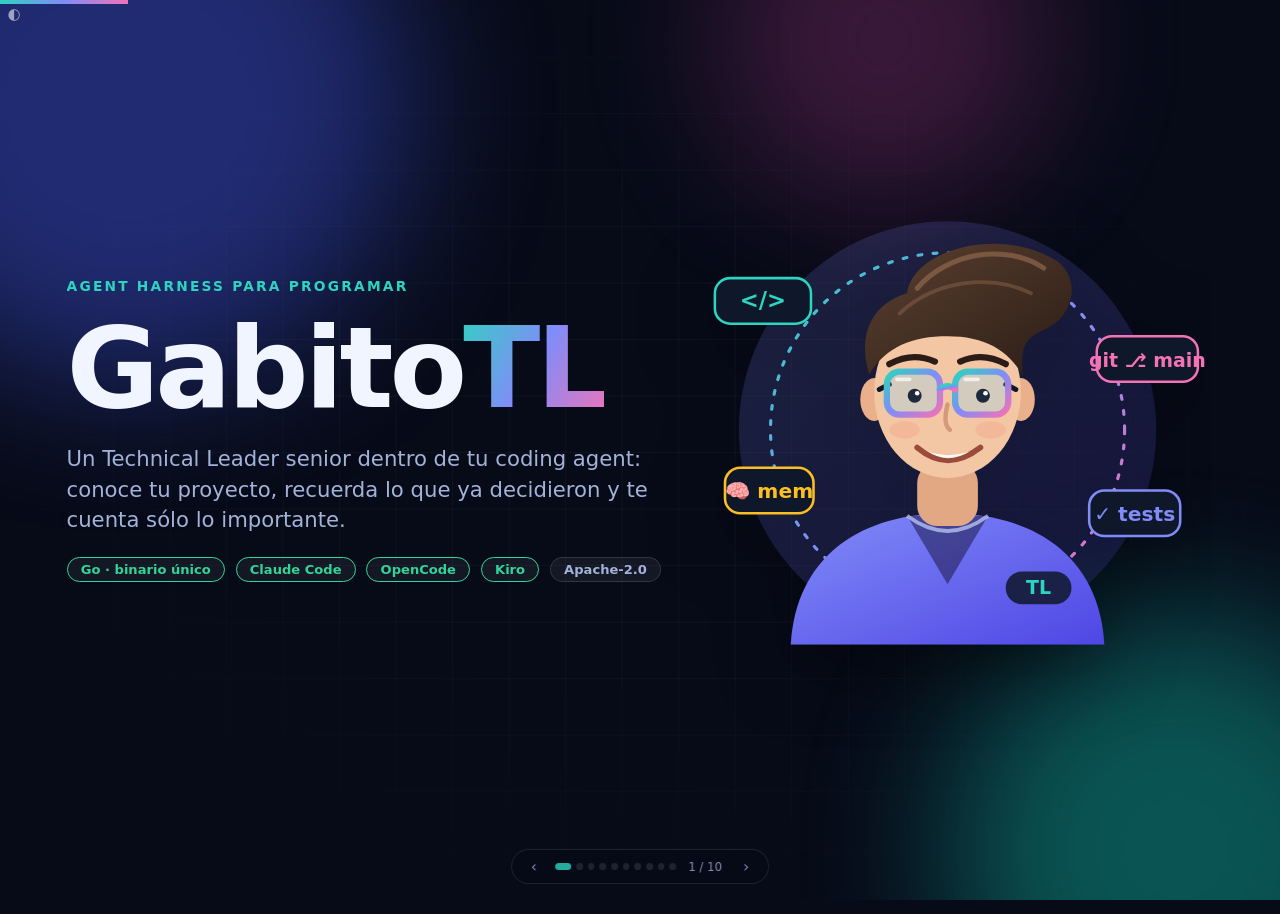
==== commit 2ec34b49: "chore(license): relicense under Apache-2.0 with a NOTICE file" ====
--- a/docs/presentation.html
+++ b/docs/presentation.html
@@ -194,7 +194,7 @@
     <h1 class="reveal" style="--d:1">Gabito<span class="grad">TL</span></h1>
     <p class="lead reveal" style="--d:2">Un Technical Leader senior dentro de tu coding agent: conoce tu proyecto, recuerda lo que ya decidieron y te cuenta sólo lo importante.</p>
     <div class="row reveal" style="--d:3">
-      <span class="pill ok">Go · binario único</span><span class="pill ok">Claude Code</span><span class="pill ok">OpenCode</span><span class="pill ok">Kiro</span><span class="pill">MIT</span>
+      <span class="pill ok">Go · binario único</span><span class="pill ok">Claude Code</span><span class="pill ok">OpenCode</span><span class="pill ok">Kiro</span><span class="pill">Apache-2.0</span>
     </div>
   </div>
   <div class="art reveal" style="--d:2">
@@ -314,7 +314,7 @@
     <span class="pill ok">✓ Instalador: --dry-run, rollback, doctor, restore</span>
     <span class="pill ok">✓ TUI con Bubble Tea</span>
     <span class="pill ok">✓ Servidor Memory MCP + PostgreSQL propio y aislado</span>
-    <span class="pill wip">⏳ Cliente, migrador Engram e instalador de memoria de equipo (en curso)</span>
+    <span class="pill ok">✓ Memoria de equipo: cliente, puente, migrador Engram e instalador</span>
   </div>
 </div></section>
 
@@ -395,9 +395,9 @@
   <span class="kicker reveal"><b>09</b> Estado y próximos pasos</span>
   <h2 class="reveal" style="--d:1">Dónde <span class="grad">estamos</span></h2>
   <div class="grid g3">
-    <div class="card t reveal" style="--d:2"><span class="pill ok">Listo</span><h3 style="margin-top:.55rem">Core V1 + TUI + servidor de memoria</h3><p>.gabitotl, identidad, Engram, scanner, VCS, backups, worktrees, persona, monitor de contexto, adapters, importadores, instalador con rollback, TUI Bubble Tea, servidor Memory MCP con PostgreSQL aislado, CI y tests e2e.</p></div>
-    <div class="card a reveal" style="--d:3"><span class="pill wip">En curso</span><h3 style="margin-top:.55rem">Memoria de equipo, de punta a punta</h3><p>Cliente y puente para los runtimes, tokens por proyecto, migrador Engram → Memory MCP y el paso opcional (recomendado) en el instalador, sin tocar el PostgreSQL que ya tengas.</p></div>
-    <div class="card i reveal" style="--d:4"><span class="pill">Después</span><h3 style="margin-top:.55rem">Verificación real y extras</h3><p>Prueba con Kiro instalado, Podman, update/upgrade, GitLab y Azure DevOps completos y un dashboard de memoria.</p></div>
+    <div class="card t reveal" style="--d:2"><span class="pill ok">Listo</span><h3 style="margin-top:.55rem">Core V1, TUI y memoria de equipo</h3><p>.gabitotl, identidad, Engram, scanner, VCS, backups, worktrees, persona, monitor de contexto, adapters, importadores, instalador con rollback, TUI Bubble Tea, servidor Memory MCP con PostgreSQL aislado, tokens por proyecto, puente para los runtimes y migrador Engram → Memory MCP.</p></div>
+    <div class="card a reveal" style="--d:3"><span class="pill wip">Pendiente de validar</span><h3 style="margin-top:.55rem">Pruebas con herramientas reales</h3><p>Todo está cubierto por tests automáticos. Falta probarlo a mano con Kiro instalado, con un PostgreSQL de equipo real y compartido entre varias personas, y con Podman.</p></div>
+    <div class="card i reveal" style="--d:4"><span class="pill">Después</span><h3 style="margin-top:.55rem">Extras</h3><p>update/upgrade, GitLab y Azure DevOps completos, más importadores y un dashboard de memoria.</p></div>
   </div>
   <div class="ojo reveal" style="--d:5"><b>Ojo:</b> los formatos de configuración de Claude Code y Kiro están validados contra documentación; falta un smoke test con las herramientas reales.</div>
   <div class="tip reveal" style="--d:6"><b>Probalo sin riesgo:</b> <code>gabitotl install --dry-run</code> no cambia nada.</div>
